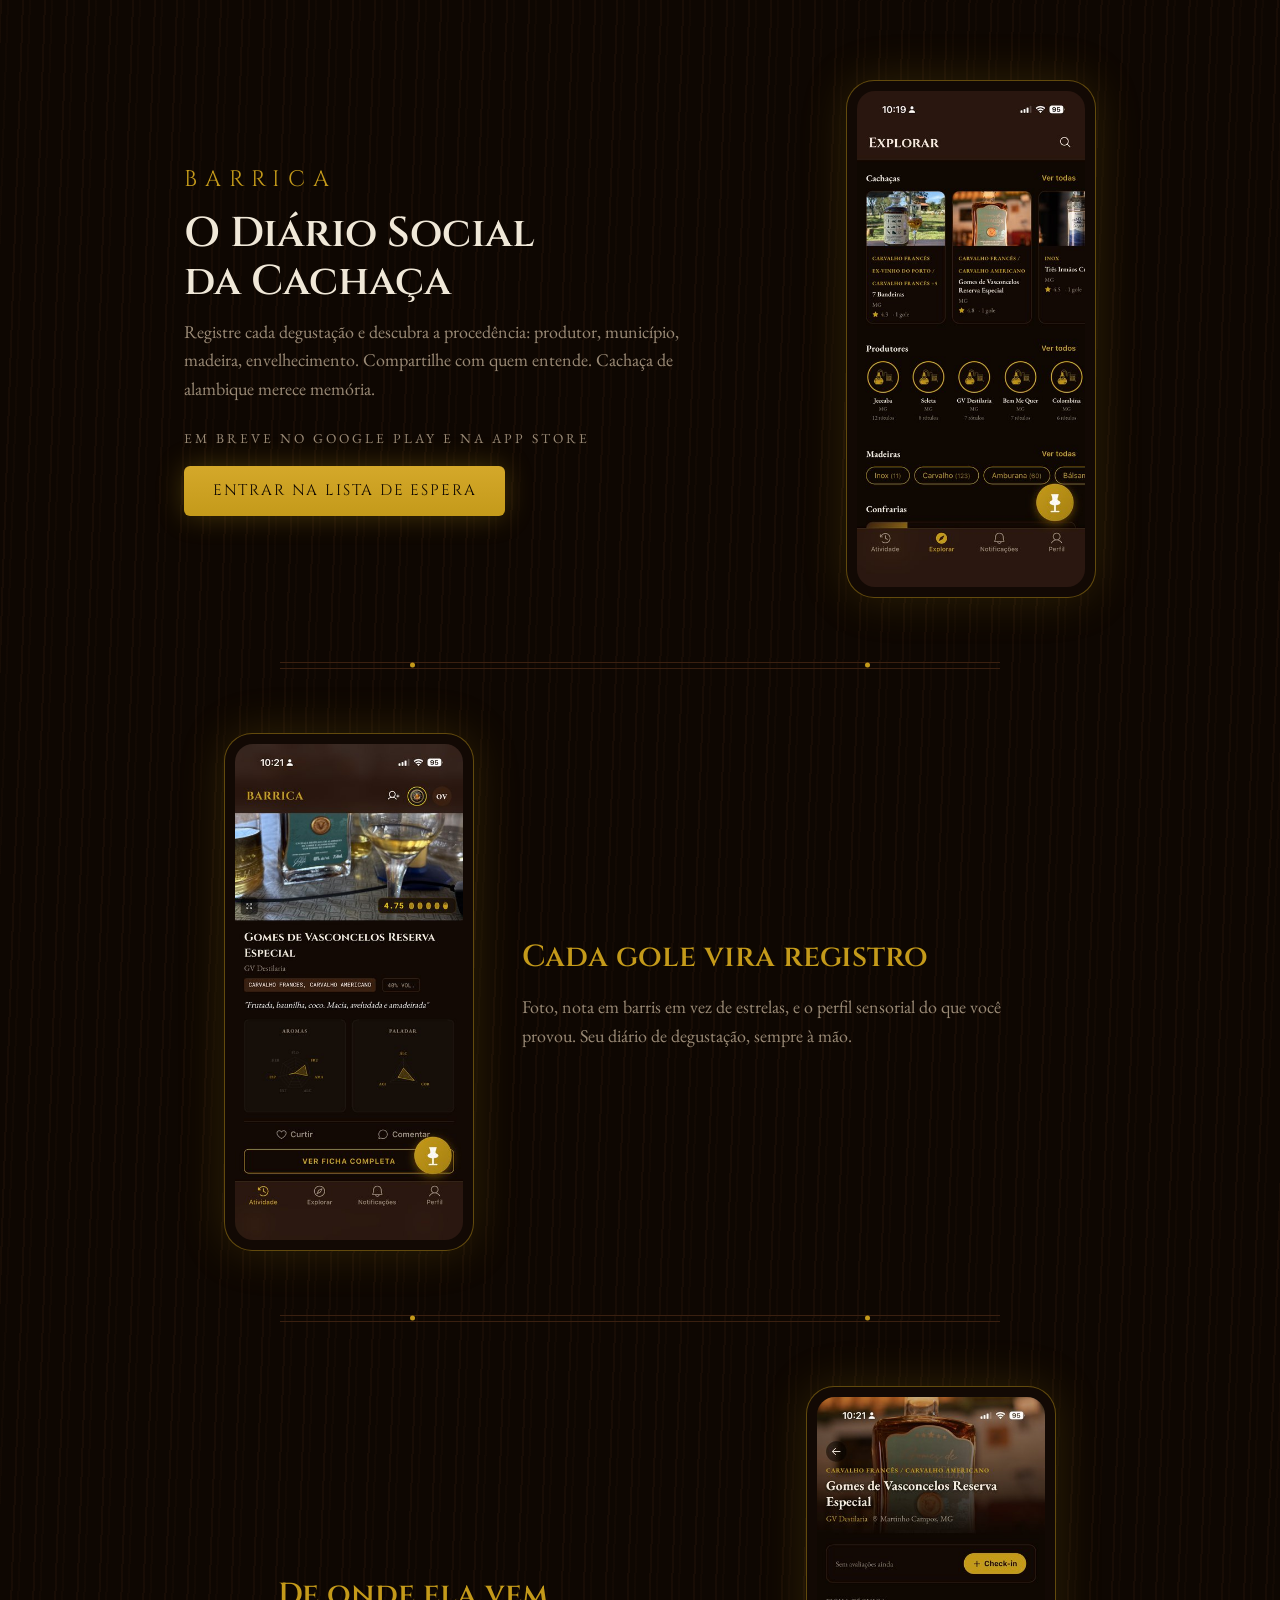
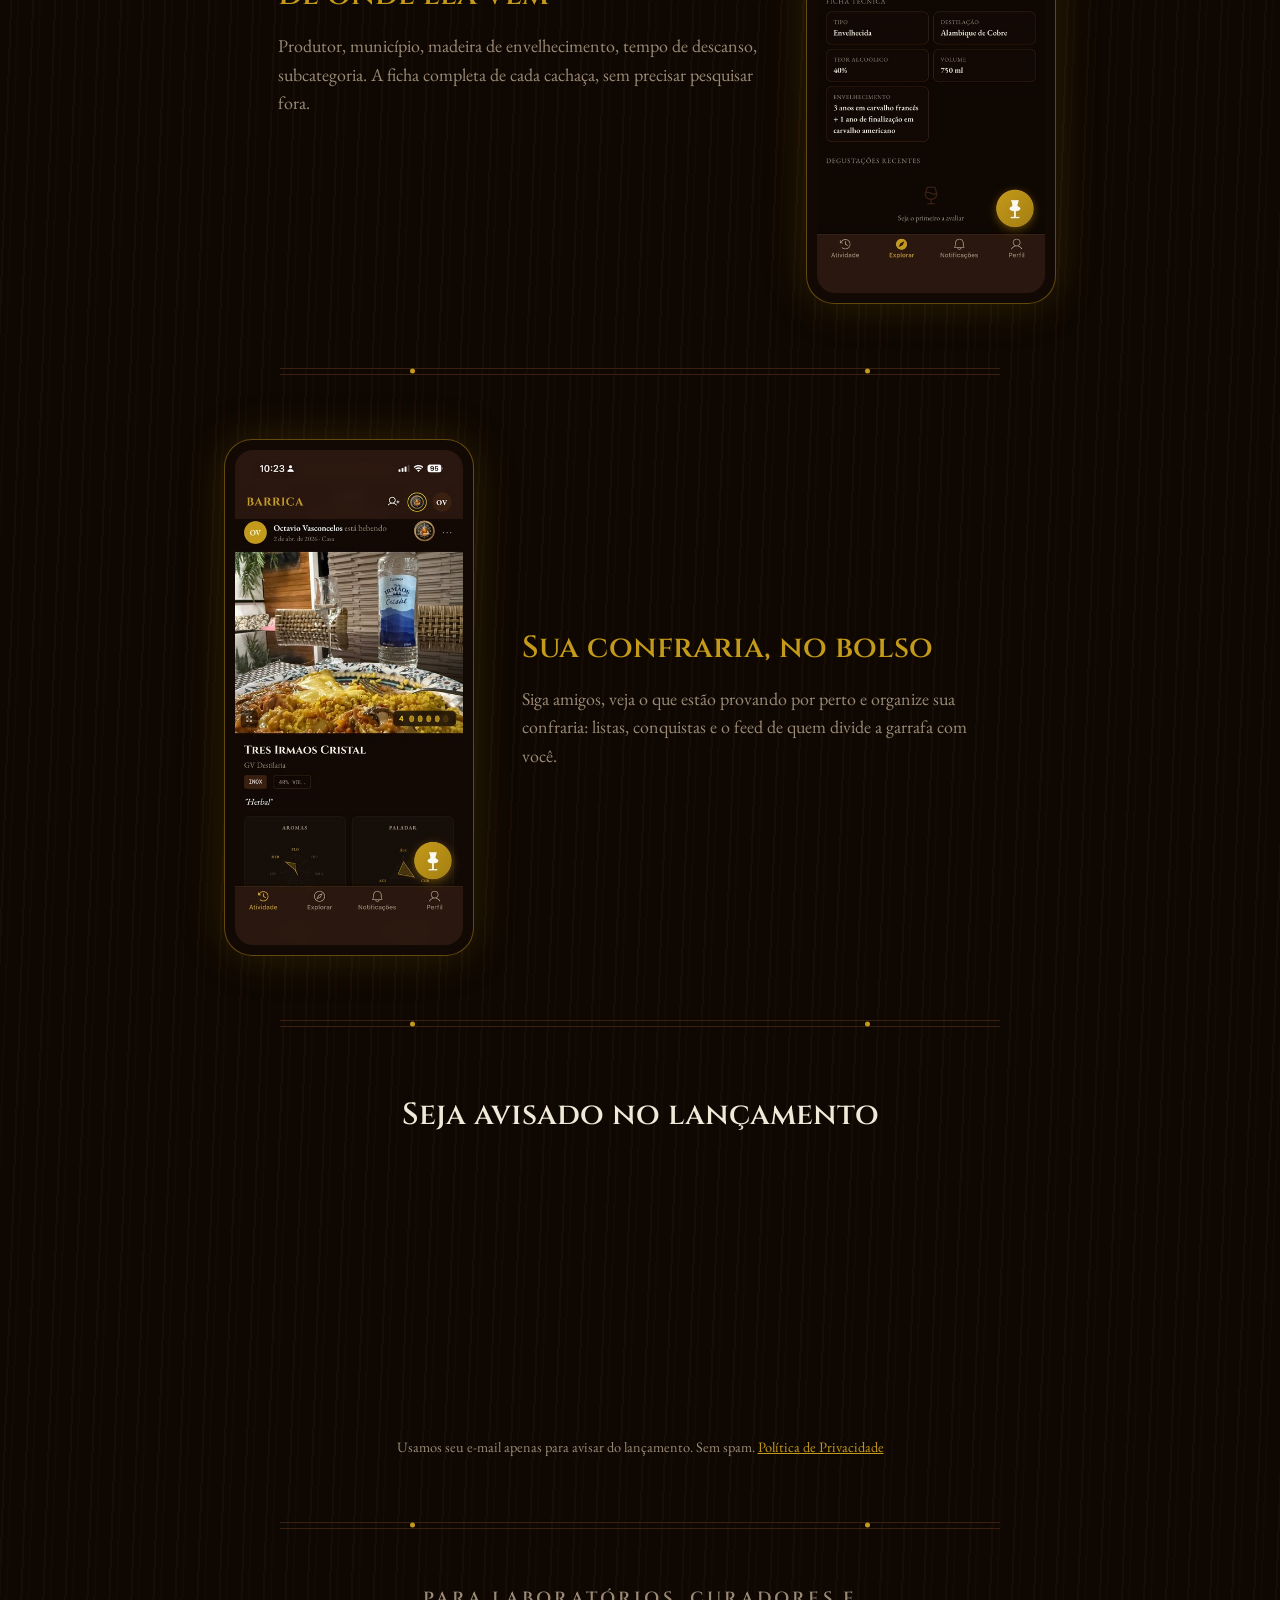
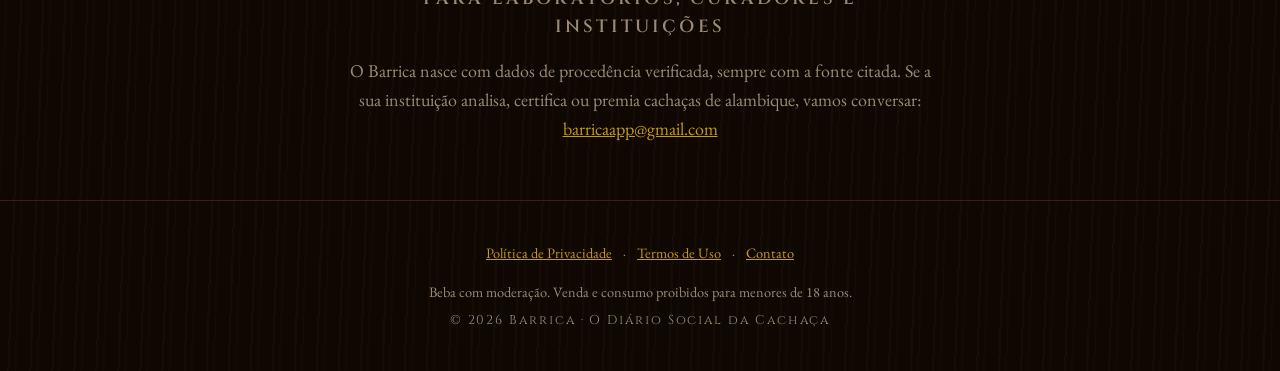
==== index.html @ ec421962 "style: remove last em dash (feature 3)" ====
<!DOCTYPE html>
<html lang="pt-BR">
<head>
  <meta charset="UTF-8">
  <meta name="viewport" content="width=device-width, initial-scale=1.0">
  <title>Barrica · O Diário Social da Cachaça</title>
  <meta name="description" content="Registre degustações, descubra a procedência e compartilhe cachaças de alambique. Em breve no Google Play e na App Store.">
  <meta property="og:title" content="Barrica · O Diário Social da Cachaça">
  <meta property="og:description" content="Registre degustações, descubra a procedência e compartilhe cachaças de alambique. Em breve no Google Play e na App Store.">
  <meta property="og:type" content="website">
  <meta property="og:image" content="assets/og-image.png">
  <meta property="og:locale" content="pt_BR">
  <link rel="icon" type="image/png" href="assets/favicon.png">
  <link rel="preconnect" href="https://fonts.googleapis.com">
  <link rel="preconnect" href="https://fonts.gstatic.com" crossorigin>
  <link href="https://fonts.googleapis.com/css2?family=Cinzel:wght@400;600;700&family=EB+Garamond:ital,wght@0,400;0,500;1,400;1,500&display=swap" rel="stylesheet">
  <link rel="stylesheet" href="style.css">
</head>
<body>

  <!-- ===== 1. HERO ===== -->
  <header class="hero">
    <div class="hero-text">
      <p class="eyebrow">Barrica</p>
      <h1>O Diário Social<br>da Cachaça</h1>
      <p class="lead">Registre cada degustação e descubra a procedência: produtor, município, madeira, envelhecimento. Compartilhe com quem entende. Cachaça de alambique merece memória.</p>
      <p class="store-badge">Em breve no Google Play e na App Store</p>

      <!-- PHASE: waitlist (active) -->
      <a class="cta" href="#lista">Entrar na lista de espera</a>
      <!-- /PHASE: waitlist -->

      <!-- PHASE: download (commented, enable at launch)
      <a class="cta" href="URL_PLAY_STORE">Baixar no Google Play</a>
      -->
    </div>
    <div class="phone glow">
      <img src="assets/explorar.jpg" alt="Tela Explorar do Barrica: catálogo de cachaças com fotos de rótulo, produtores e madeiras" width="414" height="896">
    </div>
  </header>

  <div class="hoop" role="presentation"></div>

  <!-- ===== 2. FEATURE: REGISTRE ===== -->
  <section class="feature">
    <div class="phone">
      <img src="assets/checkin.jpg" alt="Tela de check-in do Barrica: avaliação em barris e perfil sensorial de uma degustação" width="414" height="896">
    </div>
    <div class="feature-text">
      <h2>Cada gole vira registro</h2>
      <p>Foto, nota em barris em vez de estrelas, e o perfil sensorial do que você provou. Seu diário de degustação, sempre à mão.</p>
    </div>
  </section>

  <div class="hoop" role="presentation"></div>

  <!-- ===== 3. FEATURE: DESCUBRA ===== -->
  <section class="feature reverse">
    <div class="phone">
      <img src="assets/produto.jpg" alt="Ficha de produto no Barrica: produtor, município, madeira e tempo de envelhecimento" width="414" height="896">
    </div>
    <div class="feature-text">
      <h2>De onde ela vem</h2>
      <p>Produtor, município, madeira de envelhecimento, tempo de descanso, subcategoria. A ficha completa de cada cachaça, sem precisar pesquisar fora.</p>
    </div>
  </section>

  <div class="hoop" role="presentation"></div>

  <!-- ===== 4. FEATURE: COMPARTILHE ===== -->
  <section class="feature">
    <div class="phone">
      <img src="assets/feed.jpg" alt="Feed social do Barrica: degustações de amigos e confrarias" width="414" height="896">
    </div>
    <div class="feature-text">
      <h2>Sua confraria, no bolso</h2>
      <p>Siga amigos, veja o que estão provando por perto e organize sua confraria: listas, conquistas e o feed de quem divide a garrafa com você.</p>
    </div>
  </section>

  <div class="hoop" role="presentation"></div>

  <!-- ===== 5. CTA REPETIDO / WAITLIST ===== -->
  <section class="waitlist" id="lista">
    <h2>Seja avisado no lançamento</h2>

    <!-- PHASE: waitlist (active) -->
    <iframe src="https://tally.so/embed/EkaKOB?transparentBackground=1&hideTitle=1"
            title="Formulário de lista de espera do Barrica"
            loading="lazy" width="100%" height="250" frameborder="0"></iframe>
    <p class="privacy-note">Usamos seu e-mail apenas para avisar do lançamento. Sem spam.
      <a href="https://ciberagresco.github.io/barrica-legal/privacy.html">Política de Privacidade</a></p>
    <!-- /PHASE: waitlist -->

    <!-- PHASE: download (commented, enable at launch)
    <a class="cta" href="URL_PLAY_STORE">Baixar no Google Play</a>
    -->
  </section>

  <div class="hoop" role="presentation"></div>

  <!-- ===== 6. INSTITUCIONAL ===== -->
  <section class="institutional">
    <h2>Para laboratórios, curadores e instituições</h2>
    <p>O Barrica nasce com dados de procedência verificada, sempre com a fonte citada. Se a sua instituição analisa, certifica ou premia cachaças de alambique, vamos conversar: <a href="mailto:barricaapp@gmail.com">barricaapp@gmail.com</a></p>
  </section>

  <!-- ===== 7. RODAPÉ ===== -->
  <footer>
    <nav>
      <a href="https://ciberagresco.github.io/barrica-legal/privacy.html">Política de Privacidade</a>
      <span aria-hidden="true">·</span>
      <a href="https://ciberagresco.github.io/barrica-legal/terms.html">Termos de Uso</a>
      <span aria-hidden="true">·</span>
      <a href="mailto:barricaapp@gmail.com">Contato</a>
    </nav>
    <p class="legal-notice">Beba com moderação. Venda e consumo proibidos para menores de 18 anos.</p>
    <p class="copyright">© 2026 Barrica · O Diário Social da Cachaça</p>
  </footer>

</body>
</html>
---- style.css ----
/* Barrica landing — design system mirrored from the app (see vault/Sistema de Design) */
:root {
  --bg: #0E0702;
  --surface: #120904;
  --primary: #C49A1A;
  --primary-dark: #A58012;
  --copper: #8a5a22;
  --secondary: #3A2010;
  --text: #F0E8D8;
  --text-sub: #9A8A76;
  --font-title: 'Cinzel', serif;
  --font-body: 'EB Garamond', Georgia, serif;
}

* { margin: 0; padding: 0; box-sizing: border-box; }

body {
  /* wood grain: layered repeating gradients, no image assets */
  background:
    repeating-linear-gradient(92deg,
      rgba(58, 32, 16, .22) 0 2px, transparent 2px 7px,
      rgba(58, 32, 16, .11) 7px 9px, transparent 9px 22px),
    var(--bg);
  color: var(--text);
  font-family: var(--font-body);
  font-size: 1.125rem;
  line-height: 1.6;
}

h1, h2 { font-family: var(--font-title); font-weight: 600; }

a { color: var(--primary); }

/* --- hero --- */
.hero {
  display: flex; align-items: center; gap: 3rem;
  max-width: 960px; margin: 0 auto; padding: 5rem 1.5rem 4rem;
}
.hero-text { flex: 1; }
.eyebrow {
  font-family: var(--font-title); font-size: 1.4rem; letter-spacing: .35em;
  text-transform: uppercase;
  /* copper-to-gold gradient: the alambique */
  background: linear-gradient(105deg, var(--primary) 30%, #e8c25c 50%, var(--copper) 75%);
  -webkit-background-clip: text; background-clip: text; color: transparent;
}
h1 { font-size: 2.6rem; line-height: 1.15; margin: .75rem 0; }
.lead { color: var(--text-sub); max-width: 34rem; }
.store-badge {
  font-size: .85rem; letter-spacing: .22em; text-transform: uppercase;
  color: var(--text-sub); margin: 1.5rem 0 1rem;
}

/* --- CTA --- */
.cta {
  display: inline-block; padding: .8rem 1.8rem;
  font-family: var(--font-title); font-size: .95rem; letter-spacing: .12em;
  text-transform: uppercase; text-decoration: none;
  color: var(--bg); border-radius: 6px;
  background: linear-gradient(180deg, #d4a82a, var(--primary));
  box-shadow: 0 0 28px rgba(196, 154, 26, .30);
}
.cta:hover { background: linear-gradient(180deg, #e0b53a, var(--primary-dark)); }

/* --- phone frame (pure CSS) --- */
.phone {
  flex-shrink: 0; width: 250px; padding: 10px;
  background: var(--surface);
  border: 1px solid var(--secondary); border-radius: 28px;
}
.phone img { display: block; width: 100%; height: auto; border-radius: 18px; }
.phone.glow, .feature .phone {
  /* amber backlight: cachaça against the light */
  box-shadow: 0 0 48px rgba(196, 154, 26, .18);
  border-color: rgba(196, 154, 26, .45);
}

/* --- barrel hoop divider --- */
.hoop {
  max-width: 720px; margin: 0 auto; height: 7px; position: relative;
  border-top: 1px solid var(--secondary);
  border-bottom: 1px solid var(--secondary);
}
.hoop::before, .hoop::after {
  content: ''; position: absolute; top: 50%; transform: translateY(-50%);
  width: 5px; height: 5px; border-radius: 50%; background: var(--primary);
}
.hoop::before { left: 18%; }
.hoop::after { right: 18%; }

/* --- features (zigzag) --- */
.feature {
  display: flex; align-items: center; gap: 3rem;
  max-width: 880px; margin: 0 auto; padding: 4rem 1.5rem;
}
.feature.reverse { flex-direction: row-reverse; }
.feature-text h2 { font-size: 1.9rem; margin-bottom: .75rem; color: var(--primary); }
.feature-text p { color: var(--text-sub); max-width: 30rem; }

/* --- waitlist --- */
.waitlist {
  max-width: 640px; margin: 0 auto; padding: 4rem 1.5rem; text-align: center;
}
.waitlist h2 { font-size: 1.9rem; margin-bottom: 1.5rem; }
.waitlist iframe { border: 0; }
.privacy-note { font-size: .9rem; color: var(--text-sub); margin-top: .75rem; }

/* --- institutional --- */
.institutional {
  max-width: 640px; margin: 0 auto; padding: 3.5rem 1.5rem; text-align: center;
}
.institutional h2 {
  font-size: 1.1rem; letter-spacing: .18em; text-transform: uppercase;
  color: var(--text-sub); margin-bottom: 1rem;
}
.institutional p { color: var(--text-sub); }

/* --- footer --- */
footer {
  border-top: 1px solid var(--secondary);
  padding: 2.5rem 1.5rem; text-align: center;
  font-size: .9rem; color: var(--text-sub);
}
footer nav { margin-bottom: 1rem; }
footer nav a { margin: 0 .5rem; }
.legal-notice { margin-bottom: .5rem; }
.copyright { font-family: var(--font-title); font-size: .8rem; letter-spacing: .15em; }

/* --- mobile (primary audience: Instagram/WhatsApp traffic) --- */
@media (max-width: 760px) {
  .hero, .feature, .feature.reverse {
    flex-direction: column; text-align: center;
    padding-top: 3rem; padding-bottom: 3rem;
  }
  h1 { font-size: 2rem; }
  .lead, .feature-text p { margin-left: auto; margin-right: auto; }
  .phone { width: 210px; }
  .hoop { max-width: 82vw; }
}
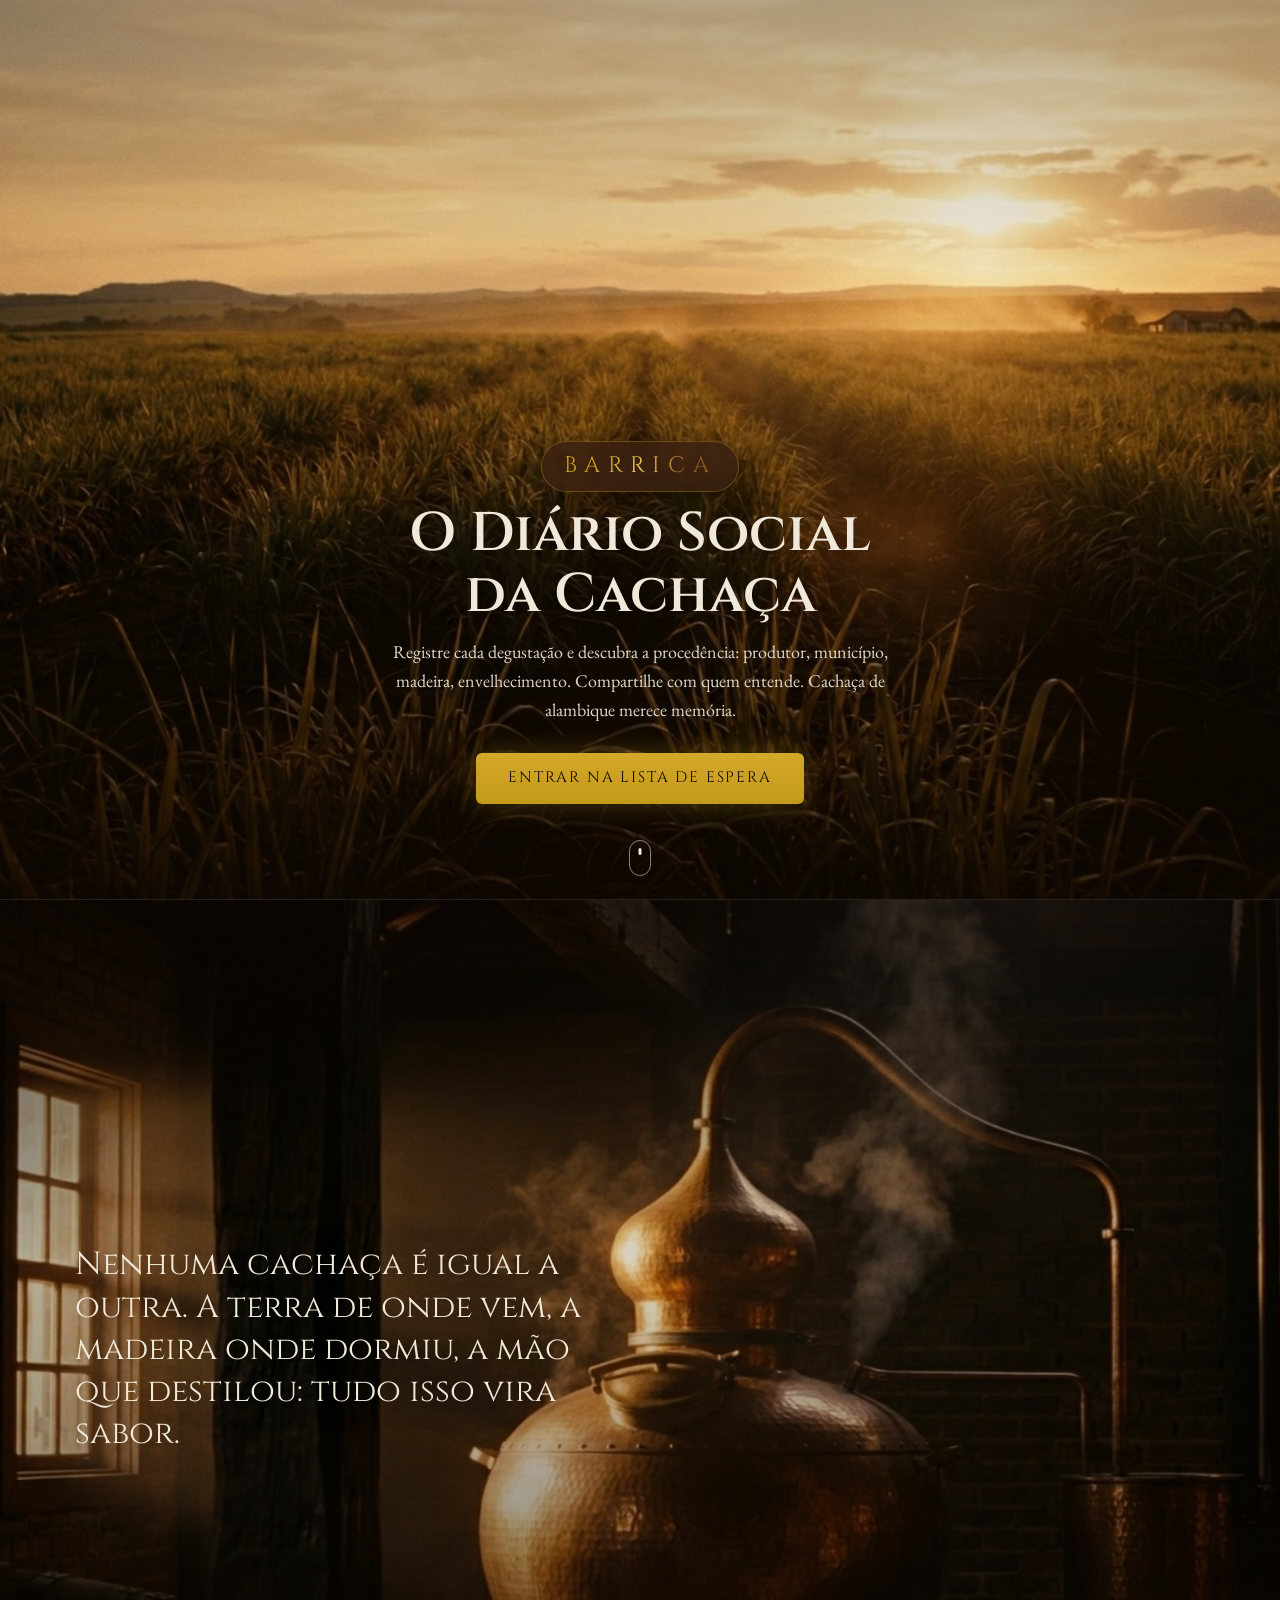
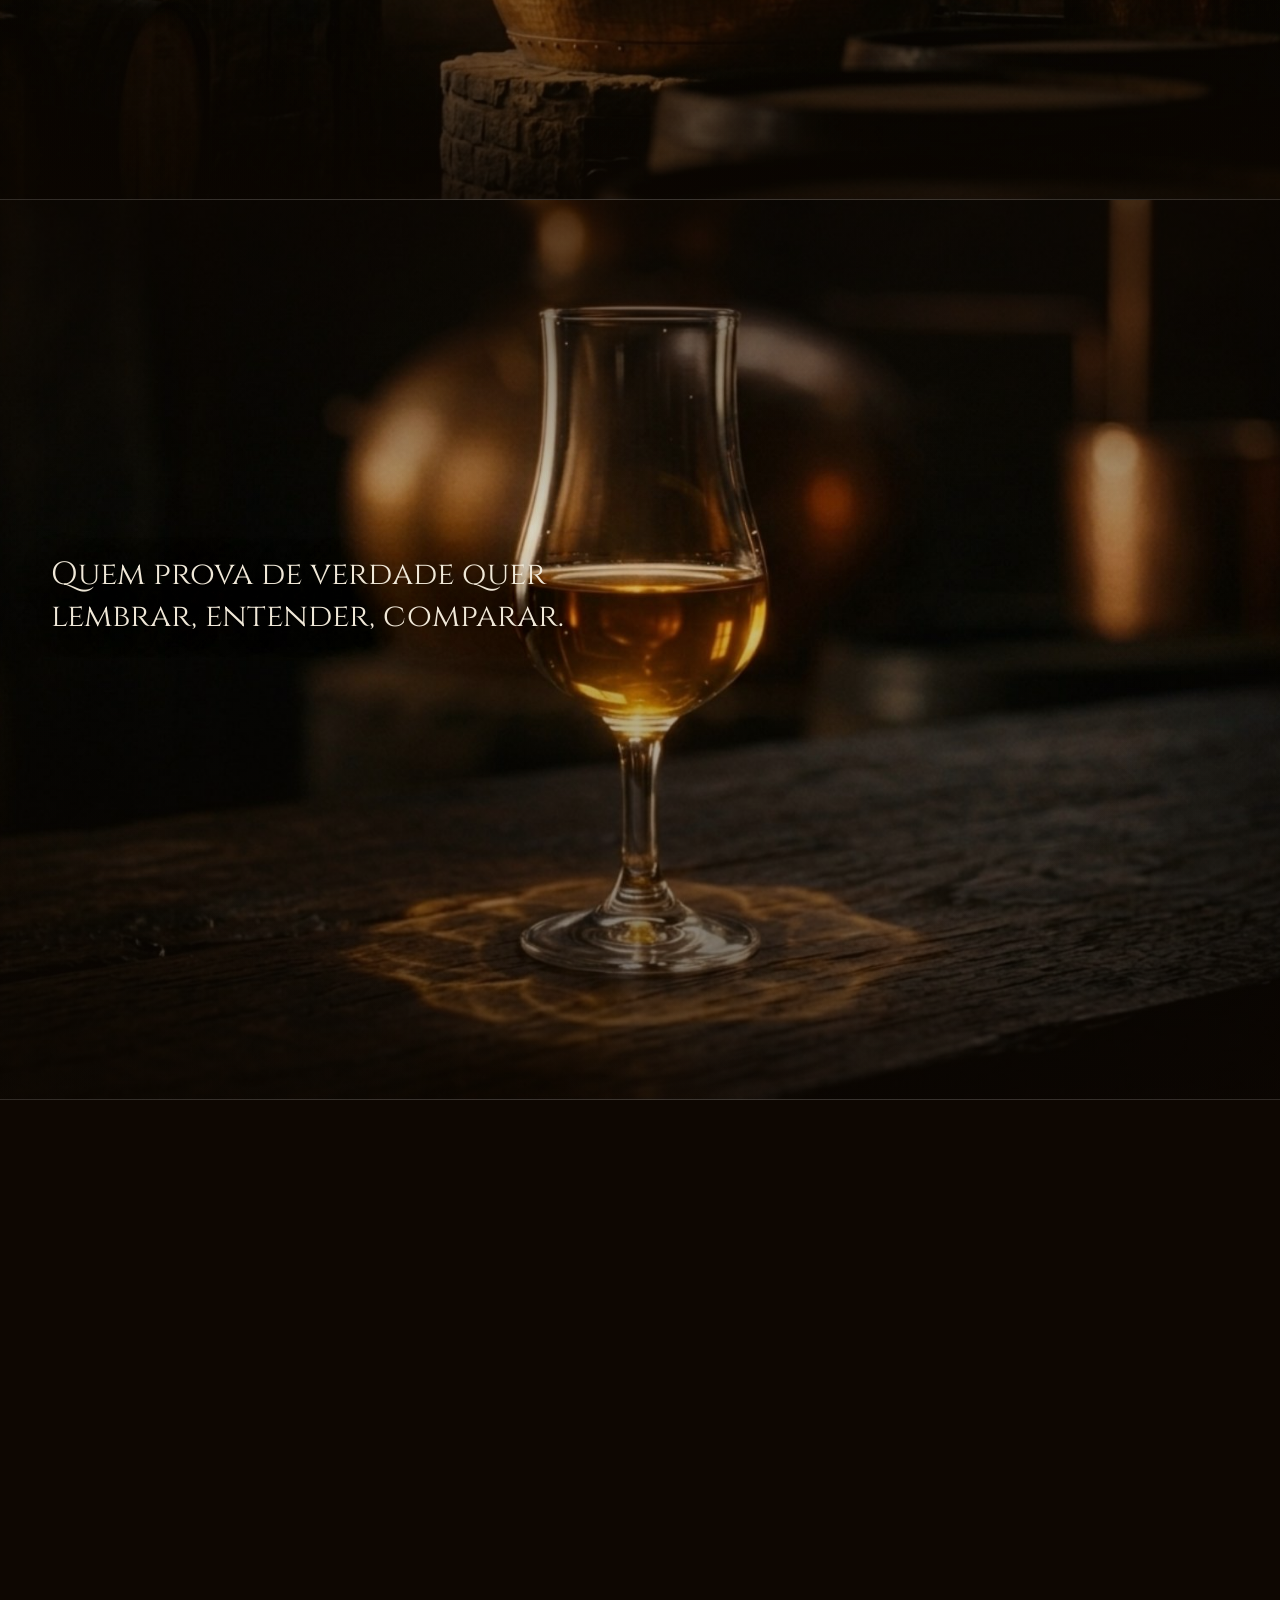
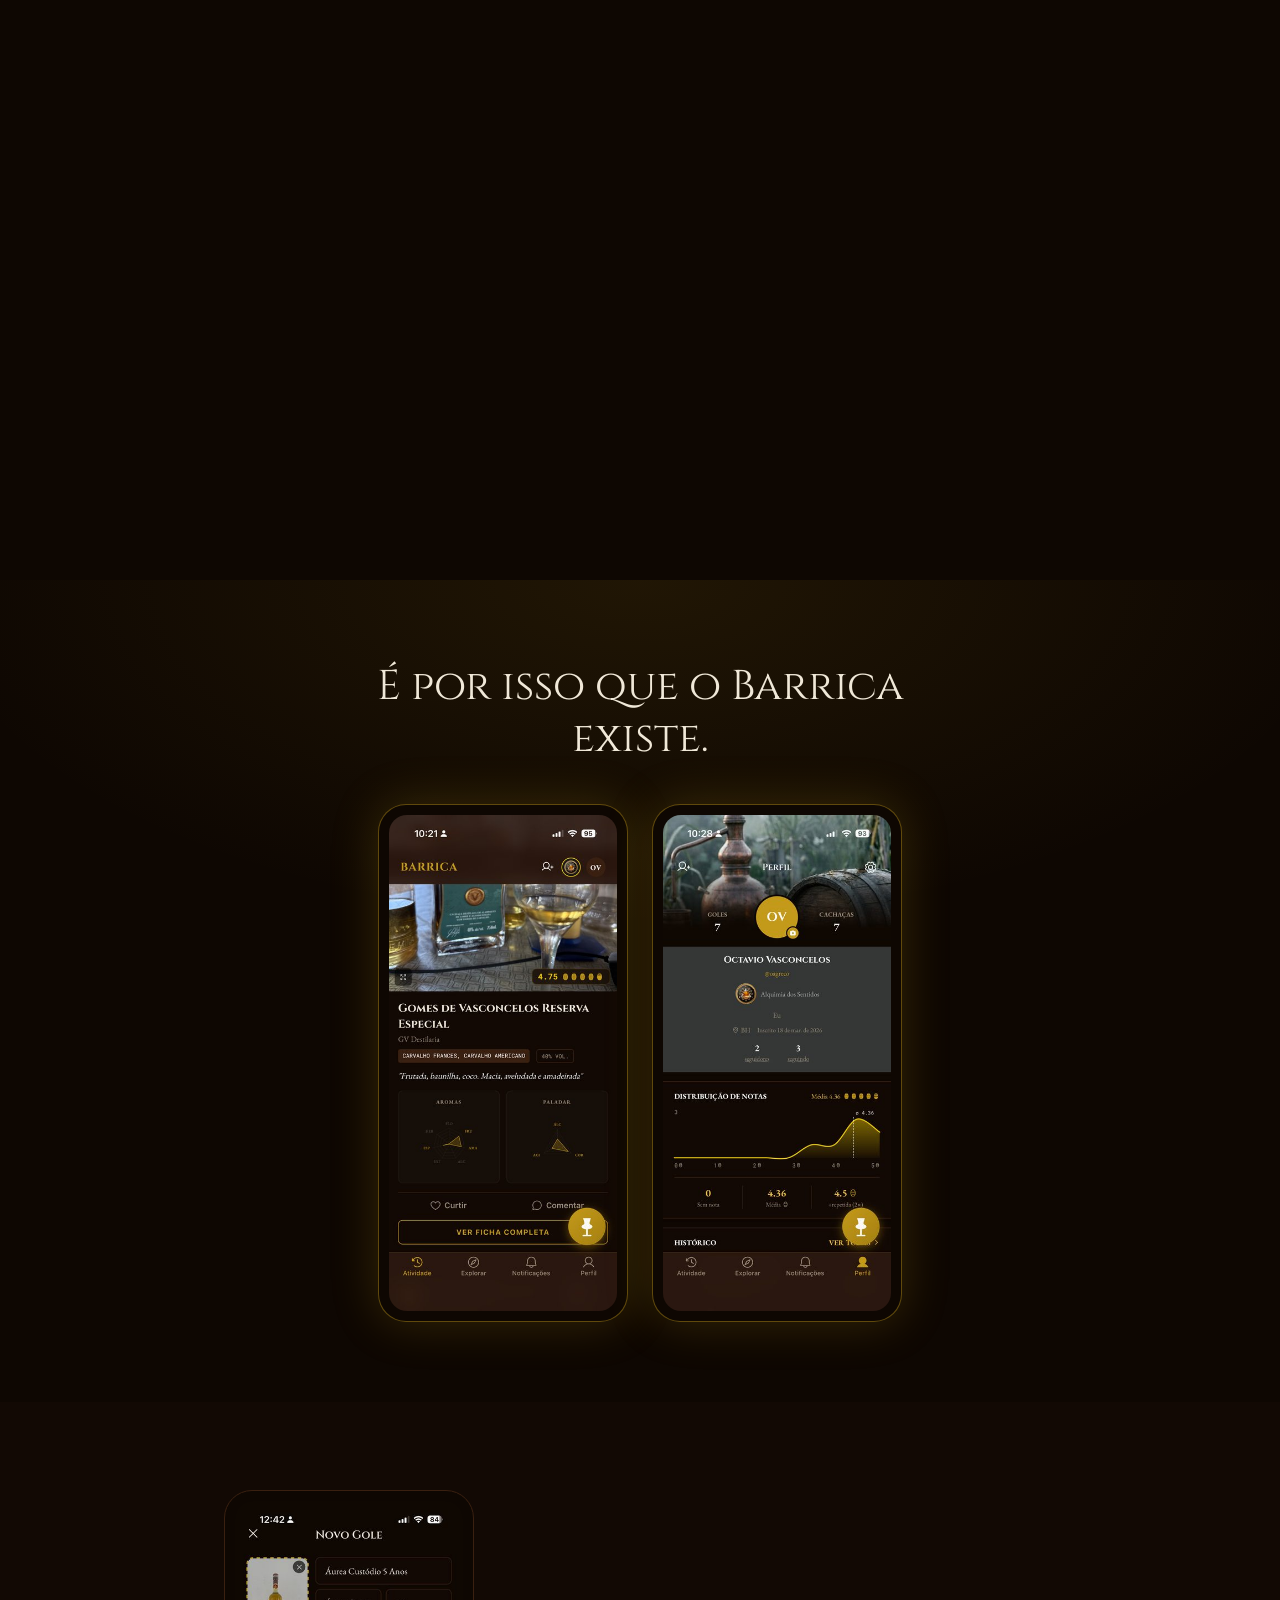
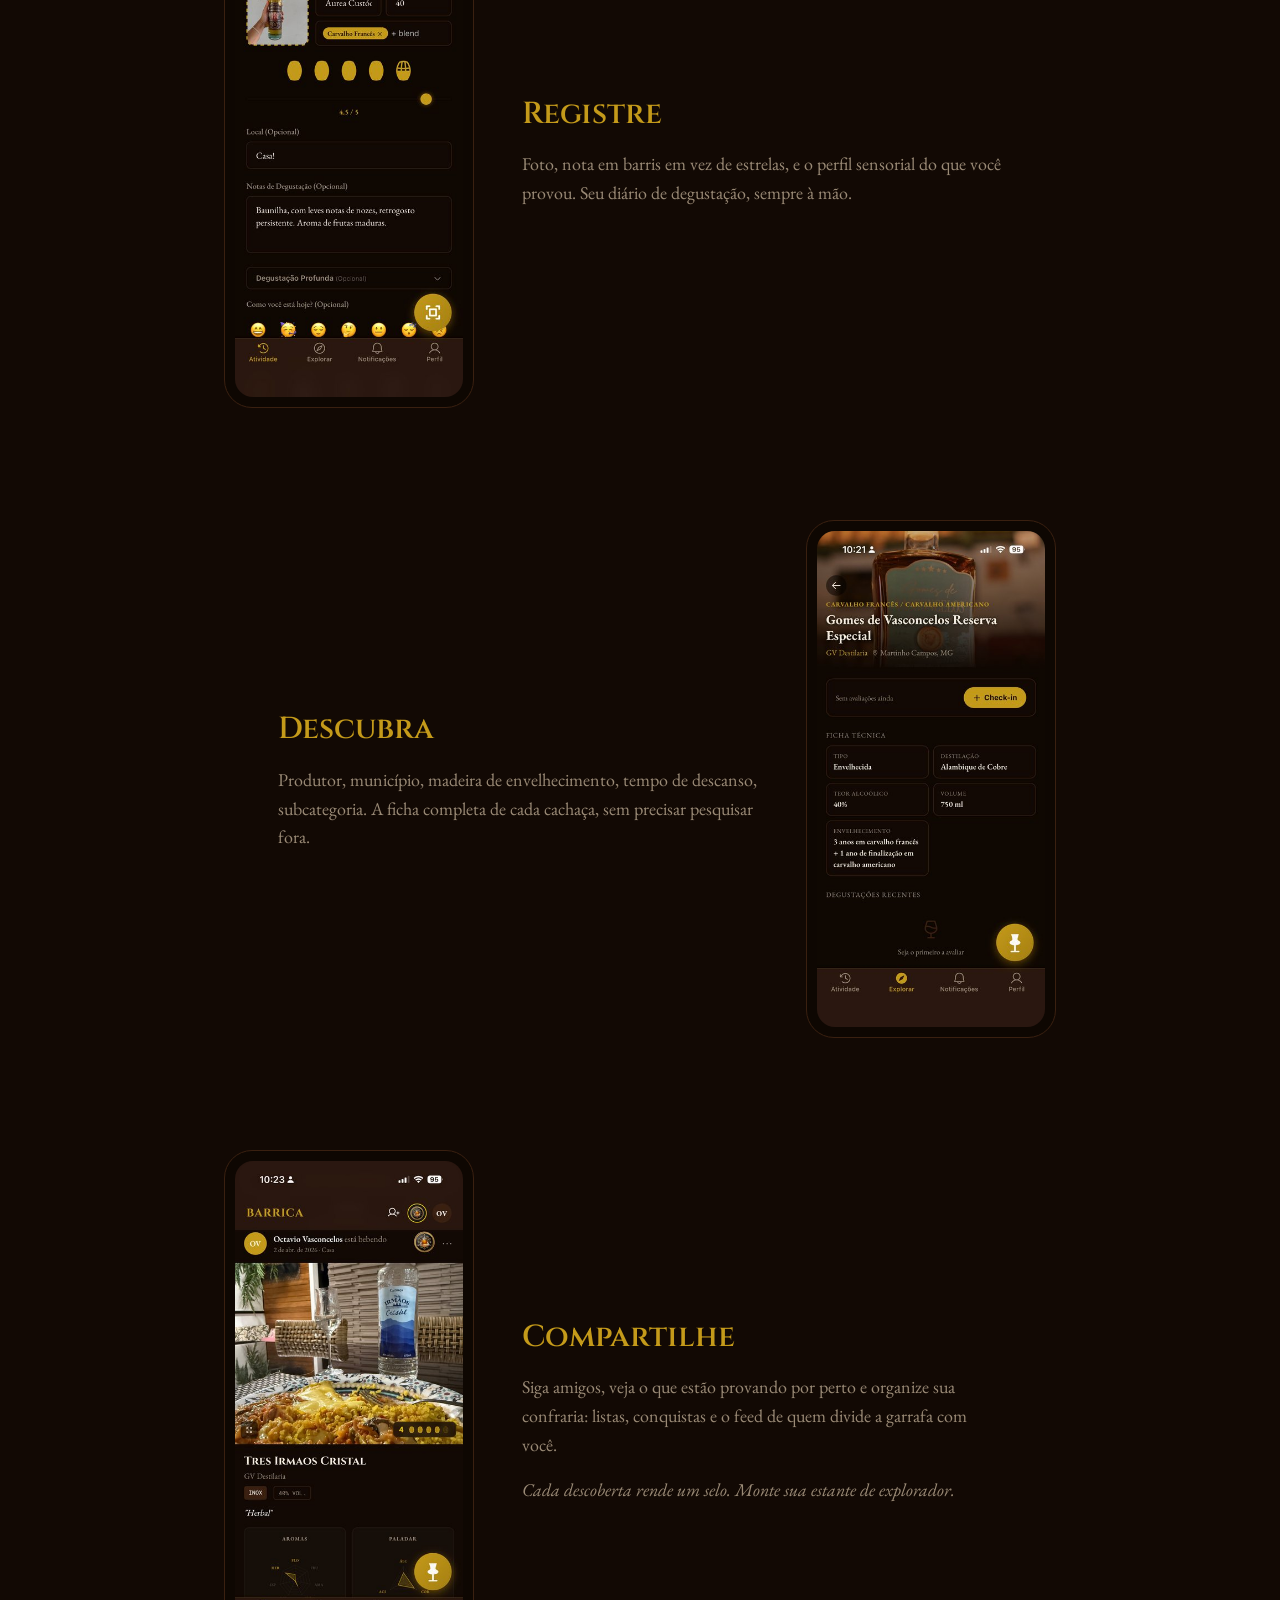
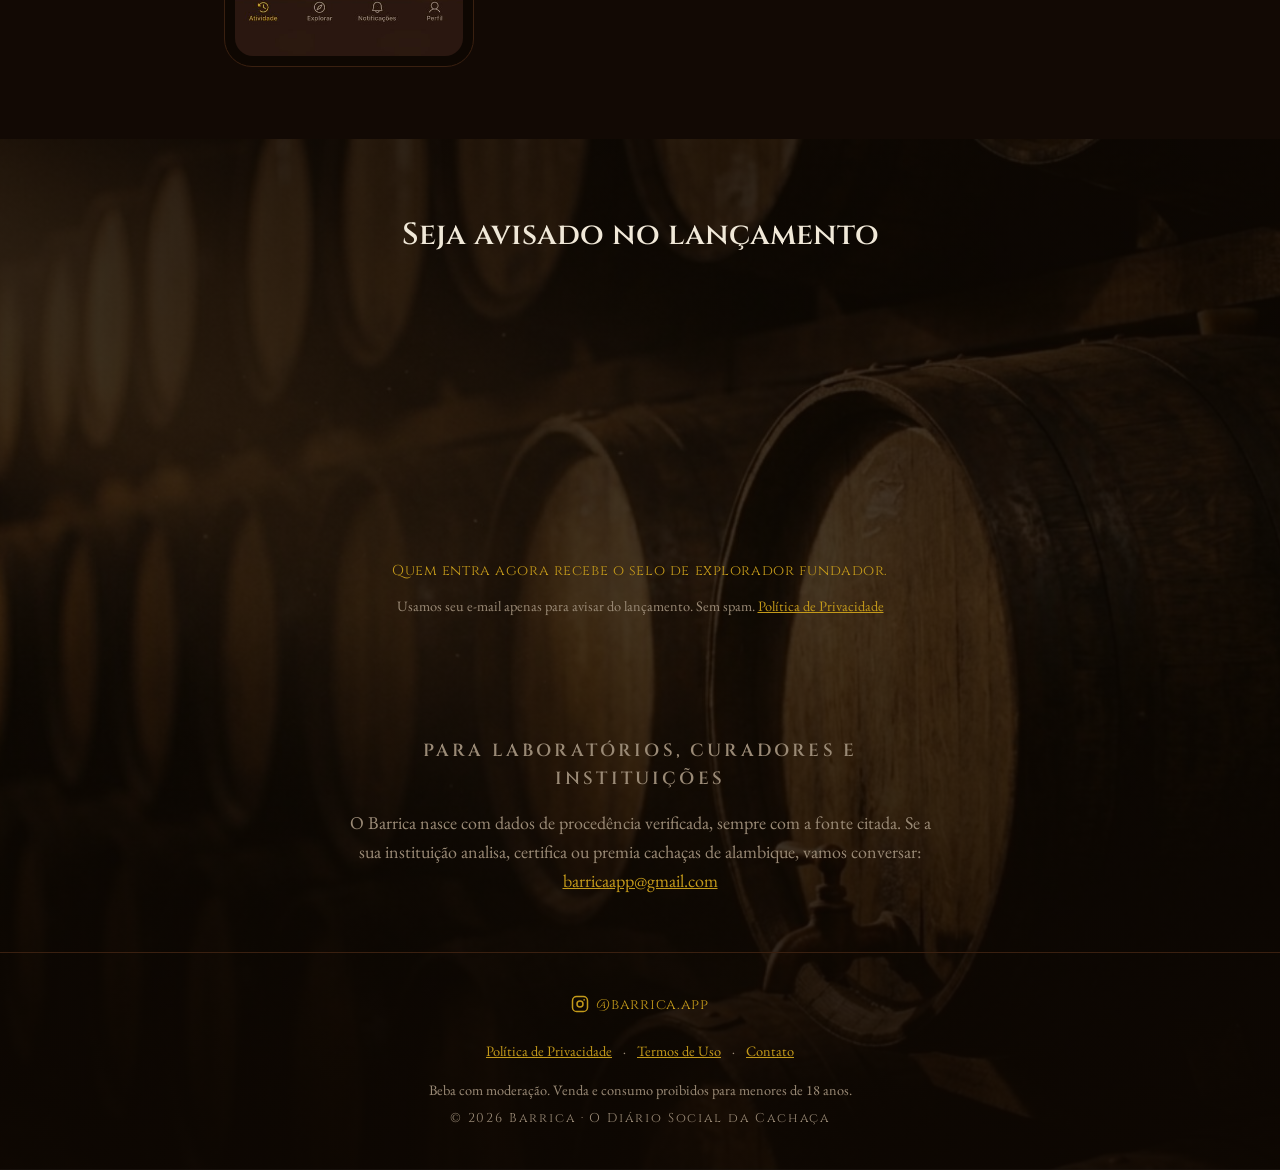
==== commit 44b408e1: "feat: landing cinematografica (video, copo que esvazia, barril no fecho) - hero e alambique em video" ====
--- a/index.html
+++ b/index.html
@@ -8,23 +8,34 @@
   <meta property="og:title" content="Barrica · O Diário Social da Cachaça">
   <meta property="og:description" content="Registre degustações, descubra a procedência e compartilhe cachaças de alambique. Em breve no Google Play e na App Store.">
   <meta property="og:type" content="website">
-  <meta property="og:image" content="assets/og-image.png">
+  <meta property="og:url" content="https://barricaapp.github.io/">
+  <meta property="og:image" content="https://barricaapp.github.io/assets/og-image.png">
+  <meta property="og:image:width" content="1200">
+  <meta property="og:image:height" content="630">
   <meta property="og:locale" content="pt_BR">
   <link rel="icon" type="image/png" href="assets/favicon.png">
   <link rel="preconnect" href="https://fonts.googleapis.com">
   <link rel="preconnect" href="https://fonts.gstatic.com" crossorigin>
   <link href="https://fonts.googleapis.com/css2?family=Cinzel:wght@400;600;700&family=EB+Garamond:ital,wght@0,400;0,500;1,400;1,500&display=swap" rel="stylesheet">
   <link rel="stylesheet" href="style.css">
+  <script src="script.js" defer></script>
 </head>
 <body>
 
-  <!-- ===== 1. HERO ===== -->
-  <header class="hero">
-    <div class="hero-text">
+  <!-- ========================================================= -->
+  <!-- ATO I — HERO (cena: campo / canavial, vídeo)              -->
+  <!-- ========================================================= -->
+  <header class="cinema hero" data-cinema
+          style="--poster-l:url('assets/campo.jpg'); --poster-p:url('assets/campo-9x16.jpg')"
+          data-poster-l="assets/campo.jpg"      data-poster-p="assets/campo-9x16.jpg"
+          data-video-l="assets/campo.mp4"
+          data-video-p="assets/campo-9x16.mp4">
+    <div class="cinema-media"></div>
+    <div class="cinema-scrim scrim-bottom"></div>
+    <div class="cinema-content hero-content">
       <p class="eyebrow">Barrica</p>
       <h1>O Diário Social<br>da Cachaça</h1>
       <p class="lead">Registre cada degustação e descubra a procedência: produtor, município, madeira, envelhecimento. Compartilhe com quem entende. Cachaça de alambique merece memória.</p>
-      <p class="store-badge">Em breve no Google Play e na App Store</p>
 
       <!-- PHASE: waitlist (active) -->
       <a class="cta" href="#lista">Entrar na lista de espera</a>
@@ -34,53 +45,105 @@
       <a class="cta" href="URL_PLAY_STORE">Baixar no Google Play</a>
       -->
     </div>
-    <div class="phone glow">
-      <img src="assets/explorar.jpg" alt="Tela Explorar do Barrica: catálogo de cachaças com fotos de rótulo, produtores e madeiras" width="414" height="896">
-    </div>
+    <span class="scroll-cue" aria-hidden="true"></span>
   </header>
 
-  <div class="hoop" role="presentation"></div>
+  <!-- ========================================================= -->
+  <!-- ATO II — A TESE (por que o Barrica existe)                -->
+  <!-- ========================================================= -->
 
-  <!-- ===== 2. FEATURE: REGISTRE ===== -->
-  <section class="feature">
-    <div class="phone">
-      <img src="assets/checkin.jpg" alt="Tela de check-in do Barrica: avaliação em barris e perfil sensorial de uma degustação" width="414" height="896">
-    </div>
-    <div class="feature-text">
-      <h2>Cada gole vira registro</h2>
-      <p>Foto, nota em barris em vez de estrelas, e o perfil sensorial do que você provou. Seu diário de degustação, sempre à mão.</p>
+  <!-- Beat 1: caráter próprio — cena alambique (vídeo), hook da tese -->
+  <section class="cinema aside-left" data-cinema
+           style="--poster-l:url('assets/alambique.jpg'); --poster-p:url('assets/alambique-9x16.jpg')"
+           data-poster-l="assets/alambique.jpg" data-poster-p="assets/alambique-9x16.jpg"
+           data-video-l="assets/alambique.mp4"
+           data-video-p="assets/alambique-9x16.mp4">
+    <div class="cinema-media"></div>
+    <div class="cinema-scrim"></div>
+    <div class="cinema-content">
+      <p class="hook">Nenhuma cachaça é igual a outra. A terra de onde vem, a madeira onde dormiu, a mão que destilou: tudo isso vira sabor.</p>
     </div>
   </section>
 
-  <div class="hoop" role="presentation"></div>
-
-  <!-- ===== 3. FEATURE: DESCUBRA ===== -->
-  <section class="feature reverse">
-    <div class="phone">
-      <img src="assets/produto.jpg" alt="Ficha de produto no Barrica: produtor, município, madeira e tempo de envelhecimento" width="414" height="896">
-    </div>
-    <div class="feature-text">
-      <h2>De onde ela vem</h2>
-      <p>Produtor, município, madeira de envelhecimento, tempo de descanso, subcategoria. A ficha completa de cada cachaça, sem precisar pesquisar fora.</p>
+  <!-- Beats 2+3 FUNDIDOS: o copo esvazia conforme o scroll.
+       Camada cheia embaixo, vazia revelada por --empty (0->1, via script.js).
+       Os dois hooks (apreciador -> lacuna) cruzam junto com o líquido.
+       Piso sem JS: copo cheio + primeiro hook (estado completo e legível). -->
+  <section class="glass-scene" id="copo">
+    <div class="glass-sticky">
+      <div class="glass-layer glass-full"
+           style="--img-l:url('assets/copo.jpg'); --img-p:url('assets/copo-9x16.jpg')"></div>
+      <div class="glass-layer glass-empty"
+           style="--img-l:url('assets/copo-vazio.jpg'); --img-p:url('assets/copo-vazio-9x16.jpg')"></div>
+      <div class="cinema-scrim"></div>
+      <div class="cinema-content">
+        <p class="hook hook-full">Quem prova de verdade quer lembrar, entender, comparar.</p>
+        <p class="hook hook-empty">Aquela que te marcou: qual era o nome? De que município? Quanto tempo de barril? Cachaça boa se esquece fácil quando não há onde guardar.</p>
+      </div>
     </div>
   </section>
 
-  <div class="hoop" role="presentation"></div>
-
-  <!-- ===== 4. FEATURE: COMPARTILHE ===== -->
-  <section class="feature">
-    <div class="phone">
-      <img src="assets/feed.jpg" alt="Feed social do Barrica: degustações de amigos e confrarias" width="414" height="896">
-    </div>
-    <div class="feature-text">
-      <h2>Sua confraria, no bolso</h2>
-      <p>Siga amigos, veja o que estão provando por perto e organize sua confraria: listas, conquistas e o feed de quem divide a garrafa com você.</p>
+  <!-- ========================================================= -->
+  <!-- TRANSIÇÃO — a primeira tela surge, a virada                -->
+  <!-- ========================================================= -->
+  <section class="transition">
+    <p class="turn">É por isso que o Barrica existe.</p>
+    <div class="phone-pair">
+      <div class="phone glow">
+        <img src="assets/checkin.jpg" alt="Tela do Barrica: degustação da Reserva Especial com nota e perfil sensorial" width="412" height="896" loading="lazy">
+      </div>
+      <div class="phone glow">
+        <img src="assets/perfil.jpg" alt="Tela de perfil no Barrica: goles, cachaças provadas e distribuição de notas" width="412" height="896" loading="lazy">
+      </div>
     </div>
   </section>
 
-  <div class="hoop" role="presentation"></div>
+  <!-- ========================================================= -->
+  <!-- ATO III — O APP (corte seco, fundo limpo e sóbrio)        -->
+  <!-- ========================================================= -->
+  <section class="app">
 
-  <!-- ===== 5. CTA REPETIDO / WAITLIST ===== -->
+    <div class="app-feature">
+      <div class="phone">
+        <img src="assets/degust.jpg" alt="Tela Novo Gole do Barrica: registrar uma degustação com nota, madeira e notas sensoriais" width="412" height="896" loading="lazy">
+      </div>
+      <div class="app-text">
+        <h2>Registre</h2>
+        <p>Foto, nota em barris em vez de estrelas, e o perfil sensorial do que você provou. Seu diário de degustação, sempre à mão.</p>
+      </div>
+    </div>
+
+    <div class="app-feature reverse">
+      <div class="phone">
+        <img src="assets/produto.jpg" alt="Ficha de produto no Barrica: produtor, município, madeira e tempo de envelhecimento" width="414" height="896" loading="lazy">
+      </div>
+      <div class="app-text">
+        <h2>Descubra</h2>
+        <p>Produtor, município, madeira de envelhecimento, tempo de descanso, subcategoria. A ficha completa de cada cachaça, sem precisar pesquisar fora.</p>
+      </div>
+    </div>
+
+    <div class="app-feature">
+      <div class="phone">
+        <img src="assets/feed.jpg" alt="Feed social do Barrica: degustações de amigos e confrarias" width="414" height="896" loading="lazy">
+      </div>
+      <div class="app-text">
+        <h2>Compartilhe</h2>
+        <p>Siga amigos, veja o que estão provando por perto e organize sua confraria: listas, conquistas e o feed de quem divide a garrafa com você.</p>
+        <p class="badge-note">Cada descoberta rende um selo. Monte sua estante de explorador.</p>
+      </div>
+    </div>
+
+  </section>
+
+  <!-- ========================================================= -->
+  <!-- ATO IV+V — BLOCO FINAL sobre o barril (fecha campo->barril) -->
+  <!-- ========================================================= -->
+  <div class="finale">
+  <div class="finale-media"></div>
+  <div class="finale-scrim"></div>
+
+  <!-- ATO IV — WAITLIST -->
   <section class="waitlist" id="lista">
     <h2>Seja avisado no lançamento</h2>
 
@@ -88,6 +151,7 @@
     <iframe src="https://tally.so/embed/EkaKOB?transparentBackground=1&hideTitle=1"
             title="Formulário de lista de espera do Barrica"
             loading="lazy" width="100%" height="250" frameborder="0"></iframe>
+    <p class="founder-note">Quem entra agora recebe o selo de explorador fundador.</p>
     <p class="privacy-note">Usamos seu e-mail apenas para avisar do lançamento. Sem spam.
       <a href="https://ciberagresco.github.io/barrica-legal/privacy.html">Política de Privacidade</a></p>
     <!-- /PHASE: waitlist -->
@@ -97,16 +161,25 @@
     -->
   </section>
 
-  <div class="hoop" role="presentation"></div>
-
-  <!-- ===== 6. INSTITUCIONAL ===== -->
+  <!-- ========================================================= -->
+  <!-- ATO V — INSTITUCIONAL + RODAPÉ                             -->
+  <!-- ========================================================= -->
   <section class="institutional">
     <h2>Para laboratórios, curadores e instituições</h2>
     <p>O Barrica nasce com dados de procedência verificada, sempre com a fonte citada. Se a sua instituição analisa, certifica ou premia cachaças de alambique, vamos conversar: <a href="mailto:barricaapp@gmail.com">barricaapp@gmail.com</a></p>
   </section>
 
-  <!-- ===== 7. RODAPÉ ===== -->
   <footer>
+    <p class="social">
+      <a href="https://instagram.com/barrica.app" aria-label="Barrica no Instagram" rel="noopener" target="_blank">
+        <svg viewBox="0 0 24 24" width="18" height="18" fill="none" stroke="currentColor" stroke-width="2" stroke-linecap="round" aria-hidden="true">
+          <rect x="2" y="2" width="20" height="20" rx="5.5"/>
+          <circle cx="12" cy="12" r="4"/>
+          <circle cx="17.5" cy="6.5" r="1.1" fill="currentColor" stroke="none"/>
+        </svg>
+        @barrica.app
+      </a>
+    </p>
     <nav>
       <a href="https://ciberagresco.github.io/barrica-legal/privacy.html">Política de Privacidade</a>
       <span aria-hidden="true">·</span>
@@ -118,5 +191,7 @@
     <p class="copyright">© 2026 Barrica · O Diário Social da Cachaça</p>
   </footer>
 
+  </div><!-- /.finale -->
+
 </body>
 </html>
--- a/style.css
+++ b/style.css
@@ -14,13 +14,10 @@
 
 * { margin: 0; padding: 0; box-sizing: border-box; }
 
+html { scroll-behavior: smooth; }
+
 body {
-  /* wood grain: layered repeating gradients, no image assets */
-  background:
-    repeating-linear-gradient(92deg,
-      rgba(58, 32, 16, .22) 0 2px, transparent 2px 7px,
-      rgba(58, 32, 16, .11) 7px 9px, transparent 9px 22px),
-    var(--bg);
+  background: var(--bg);
   color: var(--text);
   font-family: var(--font-body);
   font-size: 1.125rem;
@@ -28,32 +25,149 @@
 }
 
 h1, h2 { font-family: var(--font-title); font-weight: 600; }
-
 a { color: var(--primary); }
 
+/* ============================================================ */
+/* CINEMA — seções de tela cheia (vídeo ou still Ken Burns)     */
+/* ============================================================ */
+.cinema {
+  position: relative;
+  min-height: 100svh;
+  display: flex;
+  align-items: center;
+  justify-content: center;
+  overflow: hidden;
+  padding: 2rem 1.5rem;
+}
+
+/* camada de mídia: poster por baixo, vídeo injetado por cima (JS) */
+.cinema-media {
+  position: absolute; inset: 0;
+  background-position: center; background-size: cover; background-repeat: no-repeat;
+  /* poster art-directed: paisagem por padrão, retrato no mobile.
+     --poster-l / --poster-p são preenchidos via JS a partir dos data-poster-* */
+  background-image: var(--poster-l, none);
+  z-index: 0;
+}
+.cinema-media video {
+  position: absolute; inset: 0;
+  width: 100%; height: 100%;
+  object-fit: cover;
+}
+
+/* Cena do copo que esvazia no scroll (funde os antigos beats 2 e 3).
+   --empty (0..1) é setado pelo script.js a partir do progresso do scroll;
+   sem JS, fica no piso: copo cheio + primeiro hook. */
+.glass-scene { position: relative; }
+.glass-sticky {
+  position: relative; min-height: 100svh;
+  display: flex; align-items: center; justify-content: center;
+  overflow: hidden; padding: 2rem 1.5rem;
+}
+.glass-scene.is-enhanced { height: 220vh; }
+.glass-scene.is-enhanced .glass-sticky { position: sticky; top: 0; height: 100svh; }
+
+.glass-layer {
+  position: absolute; inset: 0; z-index: 0;
+  background-position: center; background-size: cover; background-repeat: no-repeat;
+  background-image: var(--img-l);
+}
+.glass-empty { opacity: var(--empty, 0); }
+
+.glass-sticky .cinema-scrim { z-index: 1; }
+/* o copo fica no centro da cena; cada hook ocupa uma faixa lateral, sem cobri-lo:
+   cheio puxa pra esquerda, vazio pra direita. */
+.glass-sticky .cinema-content { position: absolute; inset: 0; max-width: none; z-index: 2; }
+.glass-sticky .hook {
+  position: absolute; top: 50%; transform: translateY(-50%);
+  width: min(34rem, 44%); min-height: 6em;
+}
+.hook-full {
+  left: clamp(1rem, 4vw, 3.5rem); text-align: left;
+  /* texto cruza junto com o líquido: cheio some no 1º terço */
+  opacity: clamp(0, calc((0.4 - var(--empty, 0)) * 2.5), 1);
+}
+.hook-empty {
+  right: clamp(1rem, 4vw, 3.5rem); text-align: right;
+  /* vazio entra no fim */
+  opacity: clamp(0, calc((var(--empty, 0) - 0.55) * 2.5), 1);
+}
+
+/* scrim: garante legibilidade do texto sobre a imagem */
+.cinema-scrim {
+  position: absolute; inset: 0; z-index: 1;
+  background: radial-gradient(120% 80% at 50% 60%, transparent 30%, rgba(14, 7, 2, .72) 100%),
+              linear-gradient(180deg, rgba(14, 7, 2, .35) 0%, rgba(14, 7, 2, .15) 40%, rgba(14, 7, 2, .65) 100%);
+}
+.cinema-scrim.scrim-bottom {
+  background: linear-gradient(180deg, rgba(14, 7, 2, .25) 0%, transparent 35%, rgba(14, 7, 2, .85) 100%);
+}
+.cinema-scrim.scrim-soft {
+  background: linear-gradient(180deg, rgba(14, 7, 2, .35) 0%, rgba(14, 7, 2, .15) 50%, rgba(14, 7, 2, .55) 100%);
+}
+
+.cinema-content {
+  position: relative; z-index: 2;
+  max-width: 38rem; text-align: center;
+}
+
+/* hook jogado pro canto esquerdo (ex.: alambique), pra não cobrir o objeto central */
+.cinema.aside-left { justify-content: flex-start; }
+.cinema.aside-left .cinema-content {
+  text-align: left;
+  max-width: min(32rem, 42%);
+  margin-left: clamp(1rem, 4vw, 3.5rem);
+}
+
+/* hook: a frase da tese que surge no scroll */
+.hook {
+  font-family: var(--font-title); font-weight: 400;
+  font-size: clamp(1.3rem, 3.4vw, 2rem); line-height: 1.32;
+  text-shadow: 0 2px 30px rgba(0, 0, 0, .6);
+}
+
 /* --- hero --- */
-.hero {
-  display: flex; align-items: center; gap: 3rem;
-  max-width: 960px; margin: 0 auto; padding: 5rem 1.5rem 4rem;
-}
-.hero-text { flex: 1; }
+.hero { align-items: flex-end; }
+.hero-content { padding-bottom: 4rem; max-width: 40rem; }
 .eyebrow {
+  position: relative; display: inline-block;
   font-family: var(--font-title); font-size: 1.4rem; letter-spacing: .35em;
   text-transform: uppercase;
-  /* copper-to-gold gradient: the alambique */
+  padding: .32em 1em .36em;
   background: linear-gradient(105deg, var(--primary) 30%, #e8c25c 50%, var(--copper) 75%);
   -webkit-background-clip: text; background-clip: text; color: transparent;
 }
-h1 { font-size: 2.6rem; line-height: 1.15; margin: .75rem 0; }
-.lead { color: var(--text-sub); max-width: 34rem; }
-.store-badge {
-  font-size: .85rem; letter-spacing: .22em; text-transform: uppercase;
-  color: var(--text-sub); margin: 1.5rem 0 1rem;
-}
+/* selo marrom escuro da paleta atrás do nome: dá contraste sobre o céu dourado do hero */
+.eyebrow::before {
+  content: ''; position: absolute; inset: 0; z-index: -1;
+  background: rgba(58, 32, 16, .82);
+  border: 1px solid rgba(196, 154, 26, .35);
+  border-radius: 999px;
+  box-shadow: 0 4px 18px rgba(14, 7, 2, .55);
+  backdrop-filter: blur(3px); -webkit-backdrop-filter: blur(3px);
+}
+.hero h1 {
+  font-size: clamp(2.2rem, 7vw, 3.4rem); line-height: 1.12; margin: .75rem 0;
+  text-shadow: 0 2px 26px rgba(0, 0, 0, .55);
+}
+.hero .lead { color: var(--text); opacity: .92; margin: 0 auto 1.75rem; max-width: 34rem; }
+
+/* scroll cue */
+.scroll-cue {
+  position: absolute; bottom: 1.5rem; left: 50%; z-index: 2;
+  width: 22px; height: 36px; transform: translateX(-50%);
+  border: 1.5px solid rgba(240, 232, 216, .55); border-radius: 12px;
+}
+.scroll-cue::before {
+  content: ''; position: absolute; top: 7px; left: 50%; transform: translateX(-50%);
+  width: 3px; height: 7px; border-radius: 2px; background: var(--text);
+  animation: cue 1.8s ease-in-out infinite;
+}
+@keyframes cue { 0%, 100% { opacity: .2; transform: translate(-50%, 0); } 50% { opacity: 1; transform: translate(-50%, 8px); } }
 
 /* --- CTA --- */
 .cta {
-  display: inline-block; padding: .8rem 1.8rem;
+  display: inline-block; padding: .85rem 2rem;
   font-family: var(--font-title); font-size: .95rem; letter-spacing: .12em;
   text-transform: uppercase; text-decoration: none;
   color: var(--bg); border-radius: 6px;
@@ -62,50 +176,73 @@
 }
 .cta:hover { background: linear-gradient(180deg, #e0b53a, var(--primary-dark)); }
 
+/* ============================================================ */
+/* TRANSIÇÃO — a primeira tela do app surge                     */
+/* ============================================================ */
+.transition {
+  display: flex; flex-direction: column; align-items: center; text-align: center;
+  gap: 2.5rem; padding: 5rem 1.5rem;
+  background:
+    radial-gradient(80% 60% at 50% 0%, rgba(196, 154, 26, .10), transparent 70%),
+    var(--bg);
+}
+.transition .turn {
+  font-family: var(--font-title);
+  font-size: clamp(1.6rem, 5vw, 2.6rem); line-height: 1.25;
+  max-width: 22ch;
+}
+
+/* ============================================================ */
+/* ATO III — O APP (corte seco, fundo limpo)                    */
+/* ============================================================ */
+.app {
+  background: var(--surface);
+  padding: 2rem 0 1rem;
+}
+.app-feature {
+  display: flex; align-items: center; gap: 3rem;
+  max-width: 880px; margin: 0 auto; padding: 3.5rem 1.5rem;
+}
+.app-feature.reverse { flex-direction: row-reverse; }
+.app-text h2 { font-size: 1.9rem; margin-bottom: .75rem; color: var(--primary); }
+.app-text p { color: var(--text-sub); max-width: 30rem; }
+.badge-note {
+  margin-top: 1rem; font-style: italic;
+  color: var(--copper);
+}
+
 /* --- phone frame (pure CSS) --- */
 .phone {
   flex-shrink: 0; width: 250px; padding: 10px;
-  background: var(--surface);
+  background: var(--bg);
   border: 1px solid var(--secondary); border-radius: 28px;
 }
 .phone img { display: block; width: 100%; height: auto; border-radius: 18px; }
-.phone.glow, .feature .phone {
-  /* amber backlight: cachaça against the light */
-  box-shadow: 0 0 48px rgba(196, 154, 26, .18);
+.phone.glow {
+  box-shadow: 0 0 48px rgba(196, 154, 26, .22);
   border-color: rgba(196, 154, 26, .45);
 }
 
-/* --- barrel hoop divider --- */
-.hoop {
-  max-width: 720px; margin: 0 auto; height: 7px; position: relative;
-  border-top: 1px solid var(--secondary);
-  border-bottom: 1px solid var(--secondary);
-}
-.hoop::before, .hoop::after {
-  content: ''; position: absolute; top: 50%; transform: translateY(-50%);
-  width: 5px; height: 5px; border-radius: 50%; background: var(--primary);
-}
-.hoop::before { left: 18%; }
-.hoop::after { right: 18%; }
-
-/* --- features (zigzag) --- */
-.feature {
-  display: flex; align-items: center; gap: 3rem;
-  max-width: 880px; margin: 0 auto; padding: 4rem 1.5rem;
-}
-.feature.reverse { flex-direction: row-reverse; }
-.feature-text h2 { font-size: 1.9rem; margin-bottom: .75rem; color: var(--primary); }
-.feature-text p { color: var(--text-sub); max-width: 30rem; }
-
-/* --- waitlist --- */
+/* par de telas na transição (check-in + perfil) */
+.phone-pair { display: flex; gap: 1.5rem; justify-content: center; align-items: flex-start; }
+
+/* ============================================================ */
+/* ATO IV — WAITLIST                                            */
+/* ============================================================ */
 .waitlist {
-  max-width: 640px; margin: 0 auto; padding: 4rem 1.5rem; text-align: center;
+  max-width: 640px; margin: 0 auto; padding: 4.5rem 1.5rem 4rem; text-align: center;
 }
 .waitlist h2 { font-size: 1.9rem; margin-bottom: 1.5rem; }
 .waitlist iframe { border: 0; }
+.founder-note {
+  font-family: var(--font-title); font-size: .9rem; letter-spacing: .04em;
+  color: var(--primary); margin-top: 1rem;
+}
 .privacy-note { font-size: .9rem; color: var(--text-sub); margin-top: .75rem; }
 
-/* --- institutional --- */
+/* ============================================================ */
+/* ATO V — INSTITUCIONAL + RODAPÉ                               */
+/* ============================================================ */
 .institutional {
   max-width: 640px; margin: 0 auto; padding: 3.5rem 1.5rem; text-align: center;
 }
@@ -115,7 +252,6 @@
 }
 .institutional p { color: var(--text-sub); }
 
-/* --- footer --- */
 footer {
   border-top: 1px solid var(--secondary);
   padding: 2.5rem 1.5rem; text-align: center;
@@ -123,17 +259,76 @@
 }
 footer nav { margin-bottom: 1rem; }
 footer nav a { margin: 0 .5rem; }
+.social { margin-bottom: 1.25rem; }
+.social a {
+  display: inline-flex; align-items: center; gap: .45rem;
+  font-family: var(--font-title); letter-spacing: .05em;
+  color: var(--primary); text-decoration: none;
+}
+.social a:hover { color: #e8c25c; }
+.social svg { display: block; }
 .legal-notice { margin-bottom: .5rem; }
 .copyright { font-family: var(--font-title); font-size: .8rem; letter-spacing: .15em; }
 
-/* --- mobile (primary audience: Instagram/WhatsApp traffic) --- */
+/* fundo de barril sob todo o bloco final (waitlist + institucional + rodapé):
+   fecha o arco visual campo -> barril. Still (leve), com scrim forte pra legibilidade. */
+.finale { position: relative; }
+.finale-media {
+  position: absolute; inset: 0; z-index: 0;
+  background: center / cover no-repeat url('assets/barril.jpg');
+}
+.finale-scrim {
+  position: absolute; inset: 0; z-index: 1;
+  background: linear-gradient(180deg,
+    rgba(14, 7, 2, .84) 0%, rgba(14, 7, 2, .74) 45%, rgba(14, 7, 2, .92) 100%);
+}
+.finale > .waitlist,
+.finale > .institutional,
+.finale > footer { position: relative; z-index: 2; }
+.finale > footer { background: transparent; }
+
+/* ============================================================ */
+/* MOBILE (público primário: tráfego de Instagram/WhatsApp)     */
+/* ============================================================ */
 @media (max-width: 760px) {
-  .hero, .feature, .feature.reverse {
+  .cinema-media { background-image: var(--poster-p, var(--poster-l, none)); }
+  .glass-layer { background-image: var(--img-p, var(--img-l)); }
+
+  /* retrato: o texto do alambique vai ao rodapé, centralizado (igual aos copos) */
+  .cinema.aside-left { justify-content: center; align-items: flex-end; }
+  .cinema.aside-left .cinema-content {
+    max-width: 100%; text-align: center;
+    margin-left: 0; margin-bottom: 8vh;
+  }
+
+  /* retrato não tem "lado" livre: o copo ocupa o centro, ambos vão ao rodapé */
+  .glass-sticky .hook {
+    left: 1.25rem; right: 1.25rem; width: auto;
+    top: auto; bottom: 8vh; transform: none;
+    text-align: center;
+  }
+
+  .finale-media { background-image: url('assets/barril-9x16.jpg'); }
+
+  .app-feature, .app-feature.reverse {
     flex-direction: column; text-align: center;
     padding-top: 3rem; padding-bottom: 3rem;
   }
-  h1 { font-size: 2rem; }
-  .lead, .feature-text p { margin-left: auto; margin-right: auto; }
+  .app-text p, .badge-note { margin-left: auto; margin-right: auto; }
   .phone { width: 210px; }
-  .hoop { max-width: 82vw; }
-}
+
+  /* par de telas: encolhe pra caber lado a lado no retrato */
+  .phone-pair { gap: .7rem; }
+  .phone-pair .phone { width: 43vw; padding: 6px; }
+}
+
+/* ============================================================ */
+/* MOVIMENTO REDUZIDO — sem vídeo, sem Ken Burns, sem cue        */
+/* ============================================================ */
+@media (prefers-reduced-motion: reduce) {
+  html { scroll-behavior: auto; }
+  .scroll-cue::before { animation: none; }
+  /* sem o scroll longo da cena do copo: uma tela só, estado cheio, sem crossfade */
+  .glass-scene.is-enhanced { height: auto; }
+  .glass-scene.is-enhanced .glass-sticky { position: relative; height: auto; }
+}
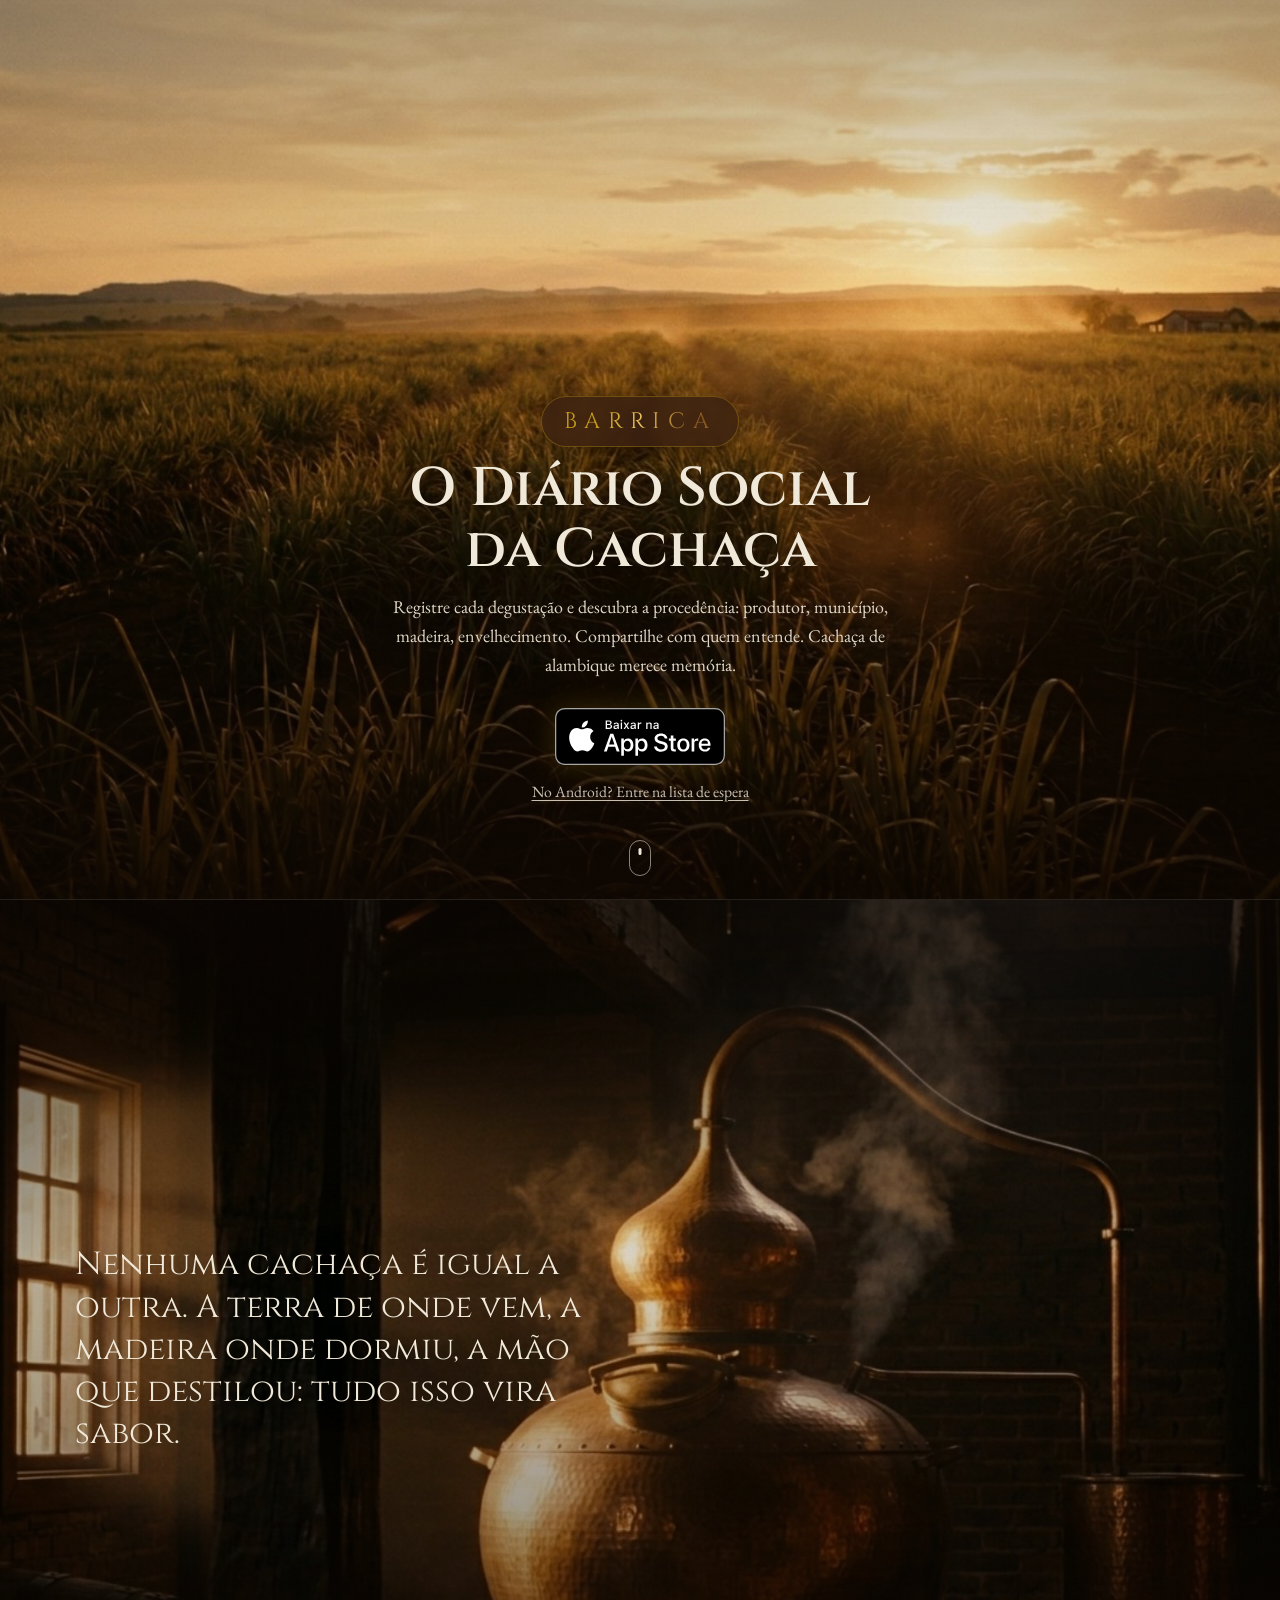
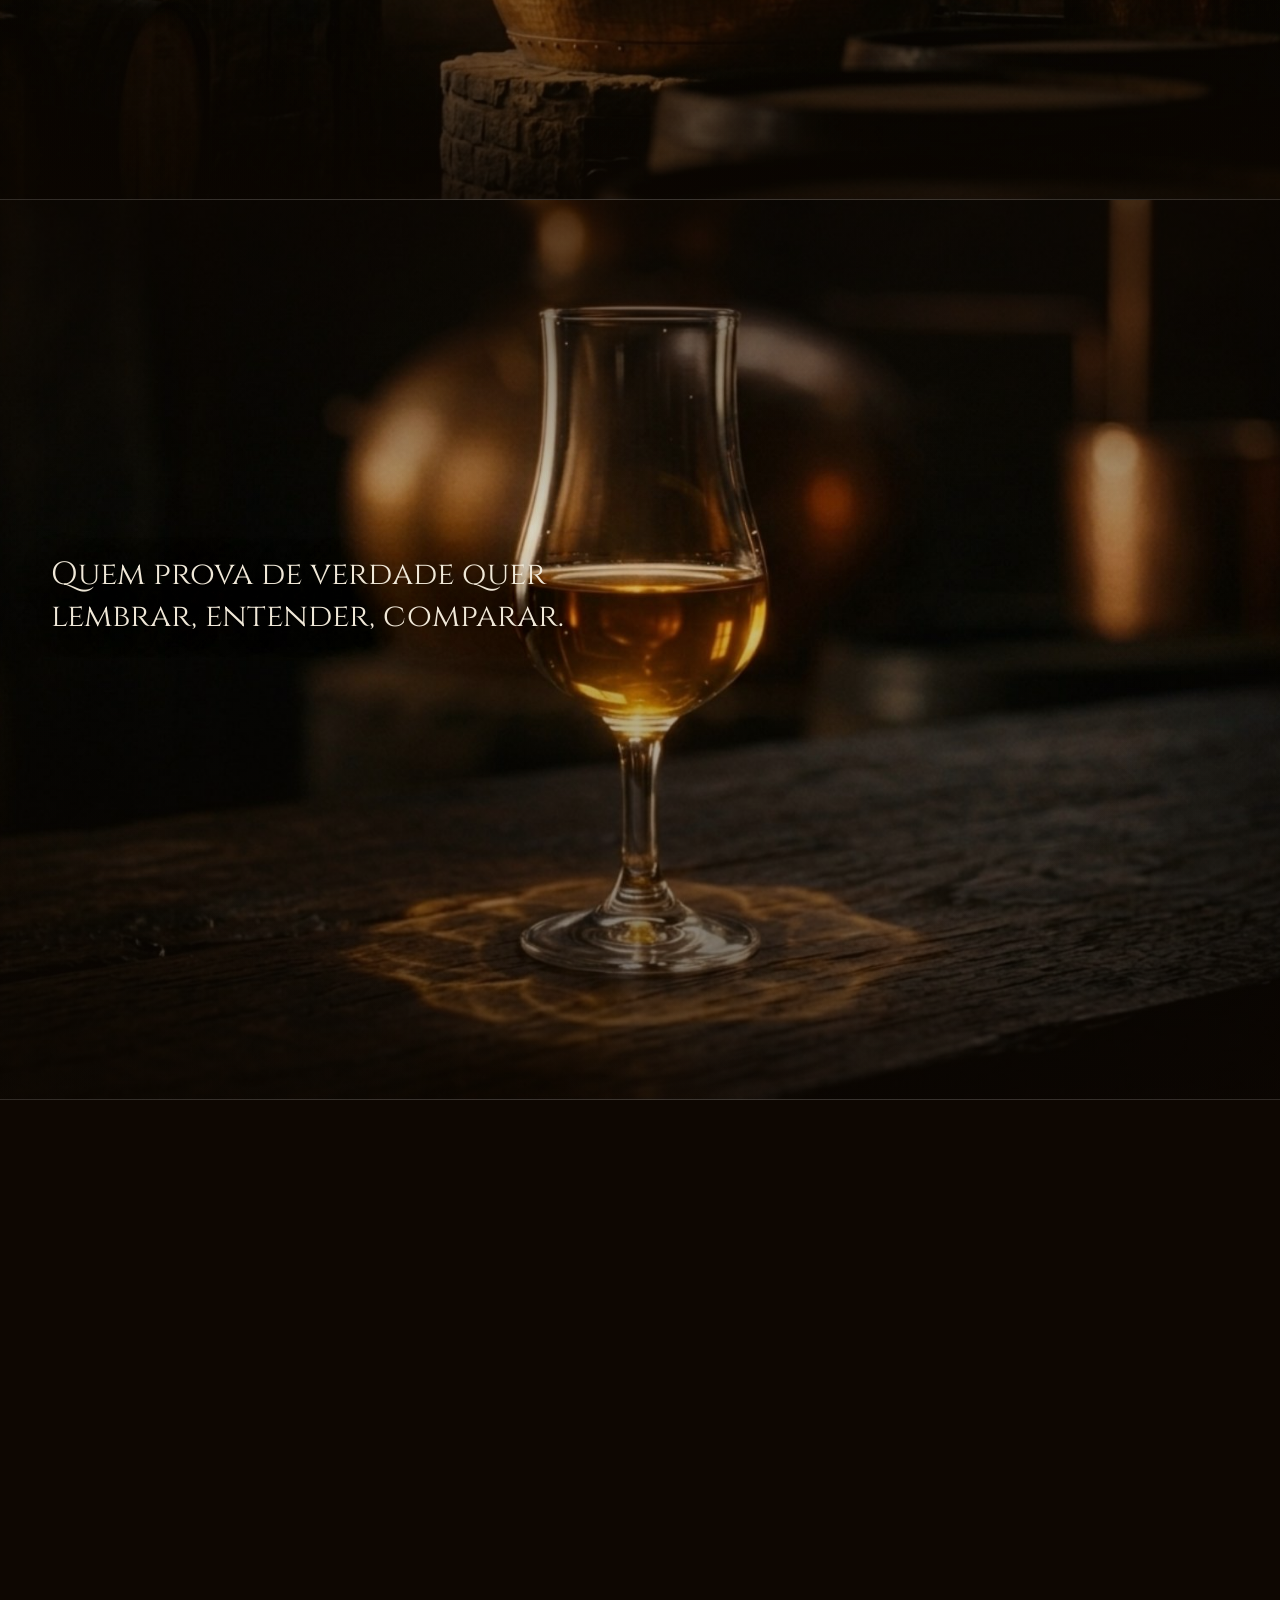
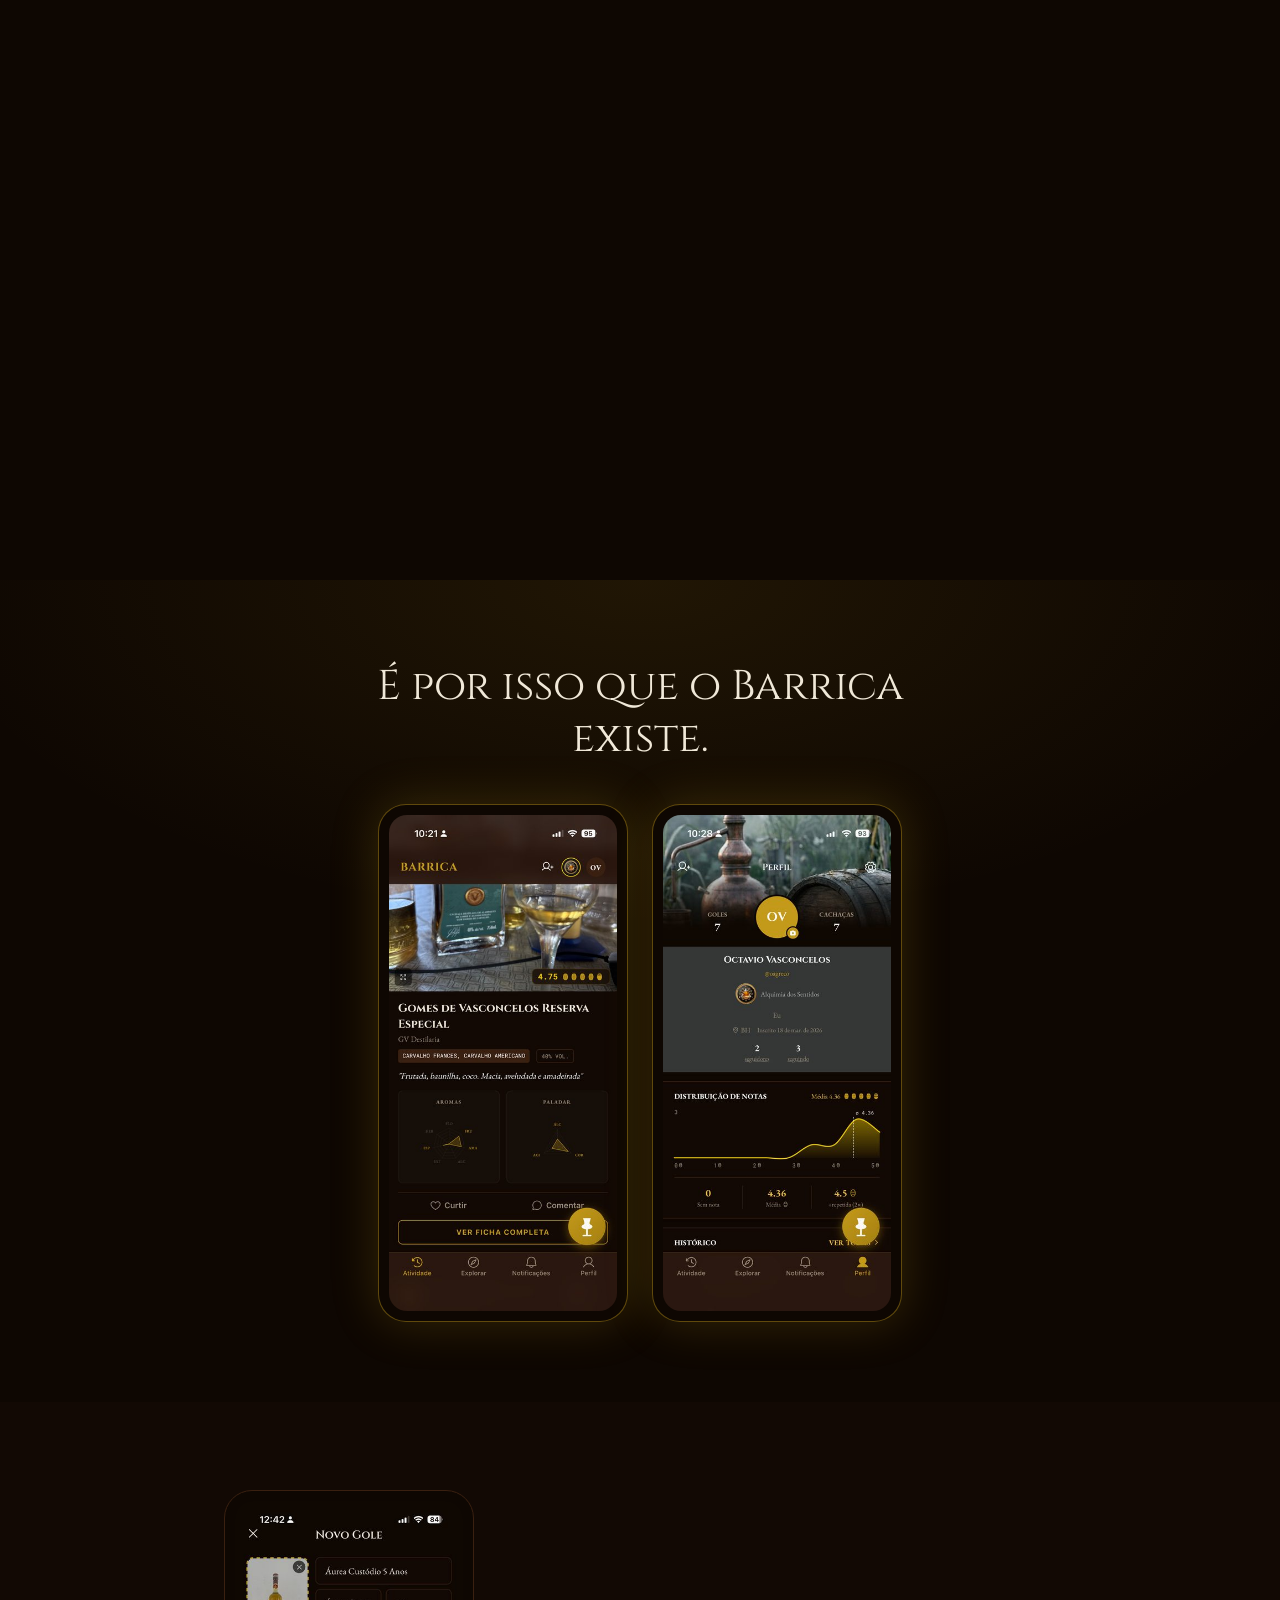
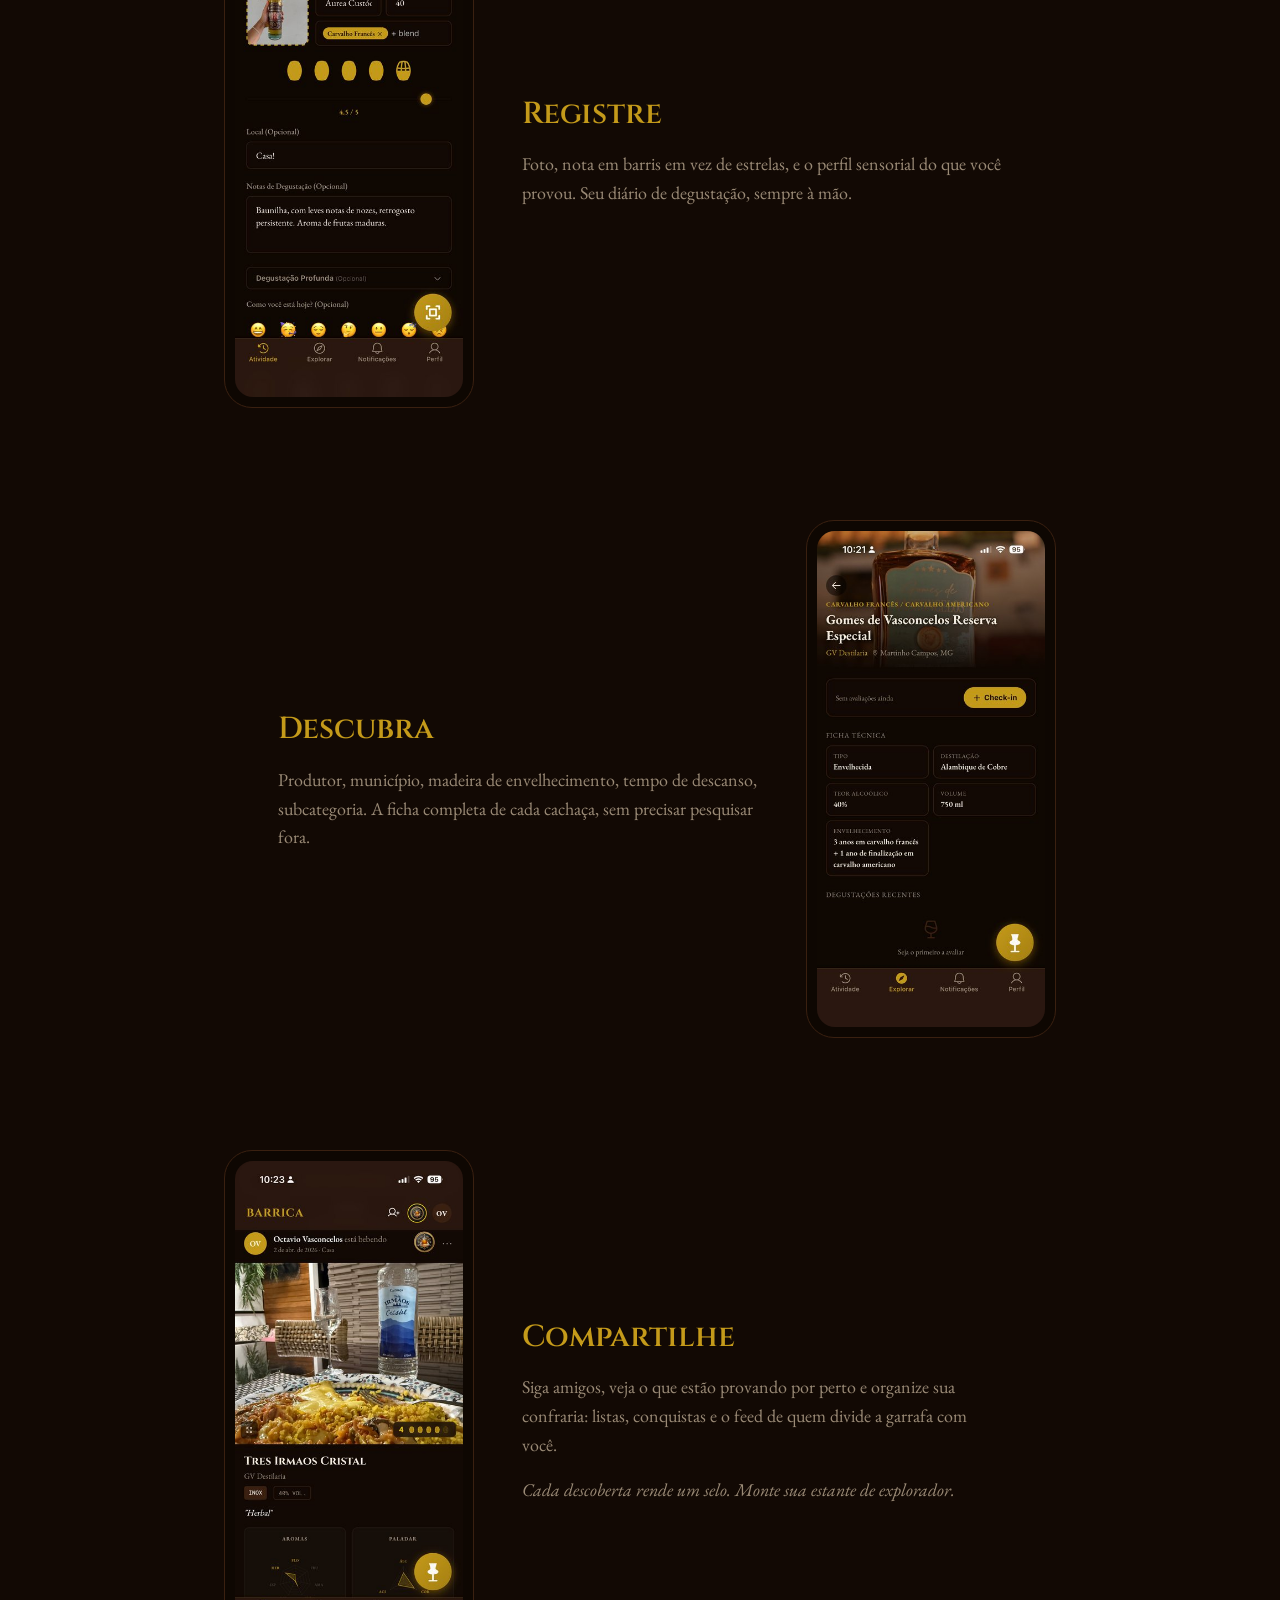
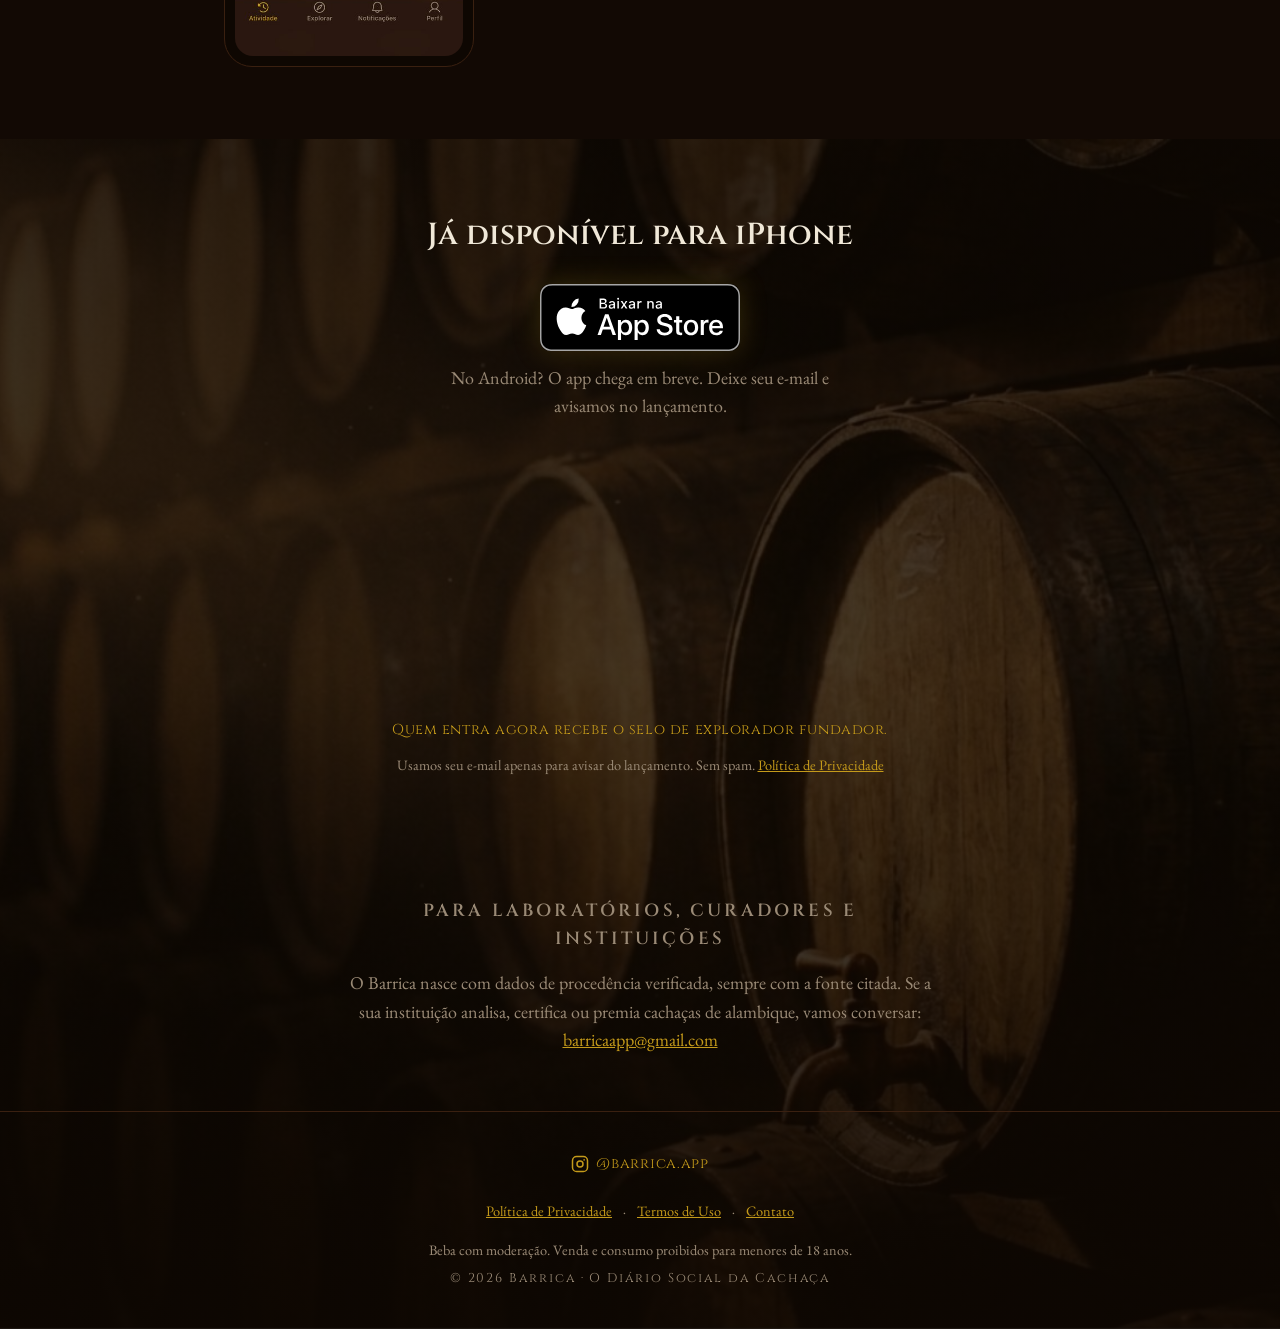
==== commit 821309f4: "feat: App Store badge live (hybrid launch — iOS download, Android waitlist)" ====
--- a/index.html
+++ b/index.html
@@ -4,9 +4,9 @@
   <meta charset="UTF-8">
   <meta name="viewport" content="width=device-width, initial-scale=1.0">
   <title>Barrica · O Diário Social da Cachaça</title>
-  <meta name="description" content="Registre degustações, descubra a procedência e compartilhe cachaças de alambique. Em breve no Google Play e na App Store.">
+  <meta name="description" content="Registre degustações, descubra a procedência e compartilhe cachaças de alambique. Já disponível na App Store. Google Play em breve.">
   <meta property="og:title" content="Barrica · O Diário Social da Cachaça">
-  <meta property="og:description" content="Registre degustações, descubra a procedência e compartilhe cachaças de alambique. Em breve no Google Play e na App Store.">
+  <meta property="og:description" content="Registre degustações, descubra a procedência e compartilhe cachaças de alambique. Já disponível na App Store. Google Play em breve.">
   <meta property="og:type" content="website">
   <meta property="og:url" content="https://barricaapp.github.io/">
   <meta property="og:image" content="https://barricaapp.github.io/assets/og-image.png">
@@ -37,12 +37,20 @@
       <h1>O Diário Social<br>da Cachaça</h1>
       <p class="lead">Registre cada degustação e descubra a procedência: produtor, município, madeira, envelhecimento. Compartilhe com quem entende. Cachaça de alambique merece memória.</p>
 
-      <!-- PHASE: waitlist (active) -->
-      <a class="cta" href="#lista">Entrar na lista de espera</a>
-      <!-- /PHASE: waitlist -->
-
-      <!-- PHASE: download (commented, enable at launch)
-      <a class="cta" href="URL_PLAY_STORE">Baixar no Google Play</a>
+      <!-- PHASE: launch — iOS ao vivo · Android em lista de espera -->
+      <div class="store-cta">
+        <a class="store-badge" href="https://apps.apple.com/app/id6781766987"
+           rel="noopener" target="_blank" aria-label="Baixar o Barrica na App Store">
+          <img src="assets/appstore-ptbr.svg" alt="Baixar na App Store" width="170" height="57">
+        </a>
+        <a class="store-alt" href="#lista">No Android? Entre na lista de espera</a>
+      </div>
+      <!-- /PHASE: launch -->
+
+      <!-- PHASE: download — Google Play (descomentar no lançamento Android, ~jul/2026; trocar URL_PLAY_STORE pelo link real)
+      <a class="store-badge" href="URL_PLAY_STORE" rel="noopener" target="_blank" aria-label="Baixar o Barrica no Google Play">
+        <img src="assets/googleplay-ptbr.png" alt="Disponível no Google Play" width="190" height="74">
+      </a>
       -->
     </div>
     <span class="scroll-cue" aria-hidden="true"></span>
@@ -145,20 +153,21 @@
 
   <!-- ATO IV — WAITLIST -->
   <section class="waitlist" id="lista">
-    <h2>Seja avisado no lançamento</h2>
-
-    <!-- PHASE: waitlist (active) -->
+    <h2>Já disponível para iPhone</h2>
+    <a class="store-badge store-badge-lg" href="https://apps.apple.com/app/id6781766987"
+       rel="noopener" target="_blank" aria-label="Baixar o Barrica na App Store">
+      <img src="assets/appstore-ptbr.svg" alt="Baixar na App Store" width="200" height="67">
+    </a>
+
+    <!-- PHASE: waitlist — Android (ativo até o lançamento na Play Store) -->
+    <p class="android-cue">No Android? O app chega em breve. Deixe seu e-mail e avisamos no lançamento.</p>
     <iframe src="https://tally.so/embed/EkaKOB?transparentBackground=1&hideTitle=1"
-            title="Formulário de lista de espera do Barrica"
+            title="Formulário de lista de espera do Barrica para Android"
             loading="lazy" width="100%" height="250" frameborder="0"></iframe>
     <p class="founder-note">Quem entra agora recebe o selo de explorador fundador.</p>
     <p class="privacy-note">Usamos seu e-mail apenas para avisar do lançamento. Sem spam.
       <a href="https://ciberagresco.github.io/barrica-legal/privacy.html">Política de Privacidade</a></p>
     <!-- /PHASE: waitlist -->
-
-    <!-- PHASE: download (commented, enable at launch)
-    <a class="cta" href="URL_PLAY_STORE">Baixar no Google Play</a>
-    -->
   </section>
 
   <!-- ========================================================= -->
--- a/style.css
+++ b/style.css
@@ -176,6 +176,24 @@
 }
 .cta:hover { background: linear-gradient(180deg, #e0b53a, var(--primary-dark)); }
 
+/* --- store badges (App Store ao vivo · Google Play em breve) --- */
+.store-cta { display: flex; flex-direction: column; align-items: center; gap: .9rem; }
+.store-badge {
+  display: inline-block; line-height: 0; border-radius: 9px;
+  box-shadow: 0 0 28px rgba(196, 154, 26, .22);
+  transition: transform .15s ease, box-shadow .15s ease;
+}
+.store-badge:hover { transform: translateY(-2px); box-shadow: 0 4px 34px rgba(196, 154, 26, .32); }
+.store-badge img { display: block; width: 170px; height: auto; }
+.store-badge-lg { margin: 0 auto; }
+.store-badge-lg img { width: 200px; }
+.store-alt {
+  font-family: var(--font-body); font-size: .98rem; color: var(--text);
+  opacity: .82; text-decoration: underline; text-underline-offset: 3px;
+}
+.store-alt:hover { opacity: 1; }
+.android-cue { color: var(--text-sub); margin: .25rem auto 1.4rem; max-width: 26rem; }
+
 /* ============================================================ */
 /* TRANSIÇÃO — a primeira tela do app surge                     */
 /* ============================================================ */
@@ -294,11 +312,11 @@
   .cinema-media { background-image: var(--poster-p, var(--poster-l, none)); }
   .glass-layer { background-image: var(--img-p, var(--img-l)); }
 
-  /* retrato: o texto do alambique vai ao rodapé, centralizado (igual aos copos) */
-  .cinema.aside-left { justify-content: center; align-items: flex-end; }
+  /* retrato: o texto do alambique vai pro topo (sobre a parede/vapor), sem tampar o cobre */
+  .cinema.aside-left { justify-content: center; align-items: flex-start; }
   .cinema.aside-left .cinema-content {
     max-width: 100%; text-align: center;
-    margin-left: 0; margin-bottom: 8vh;
+    margin-left: 0; margin-top: 7vh;
   }
 
   /* retrato não tem "lado" livre: o copo ocupa o centro, ambos vão ao rodapé */
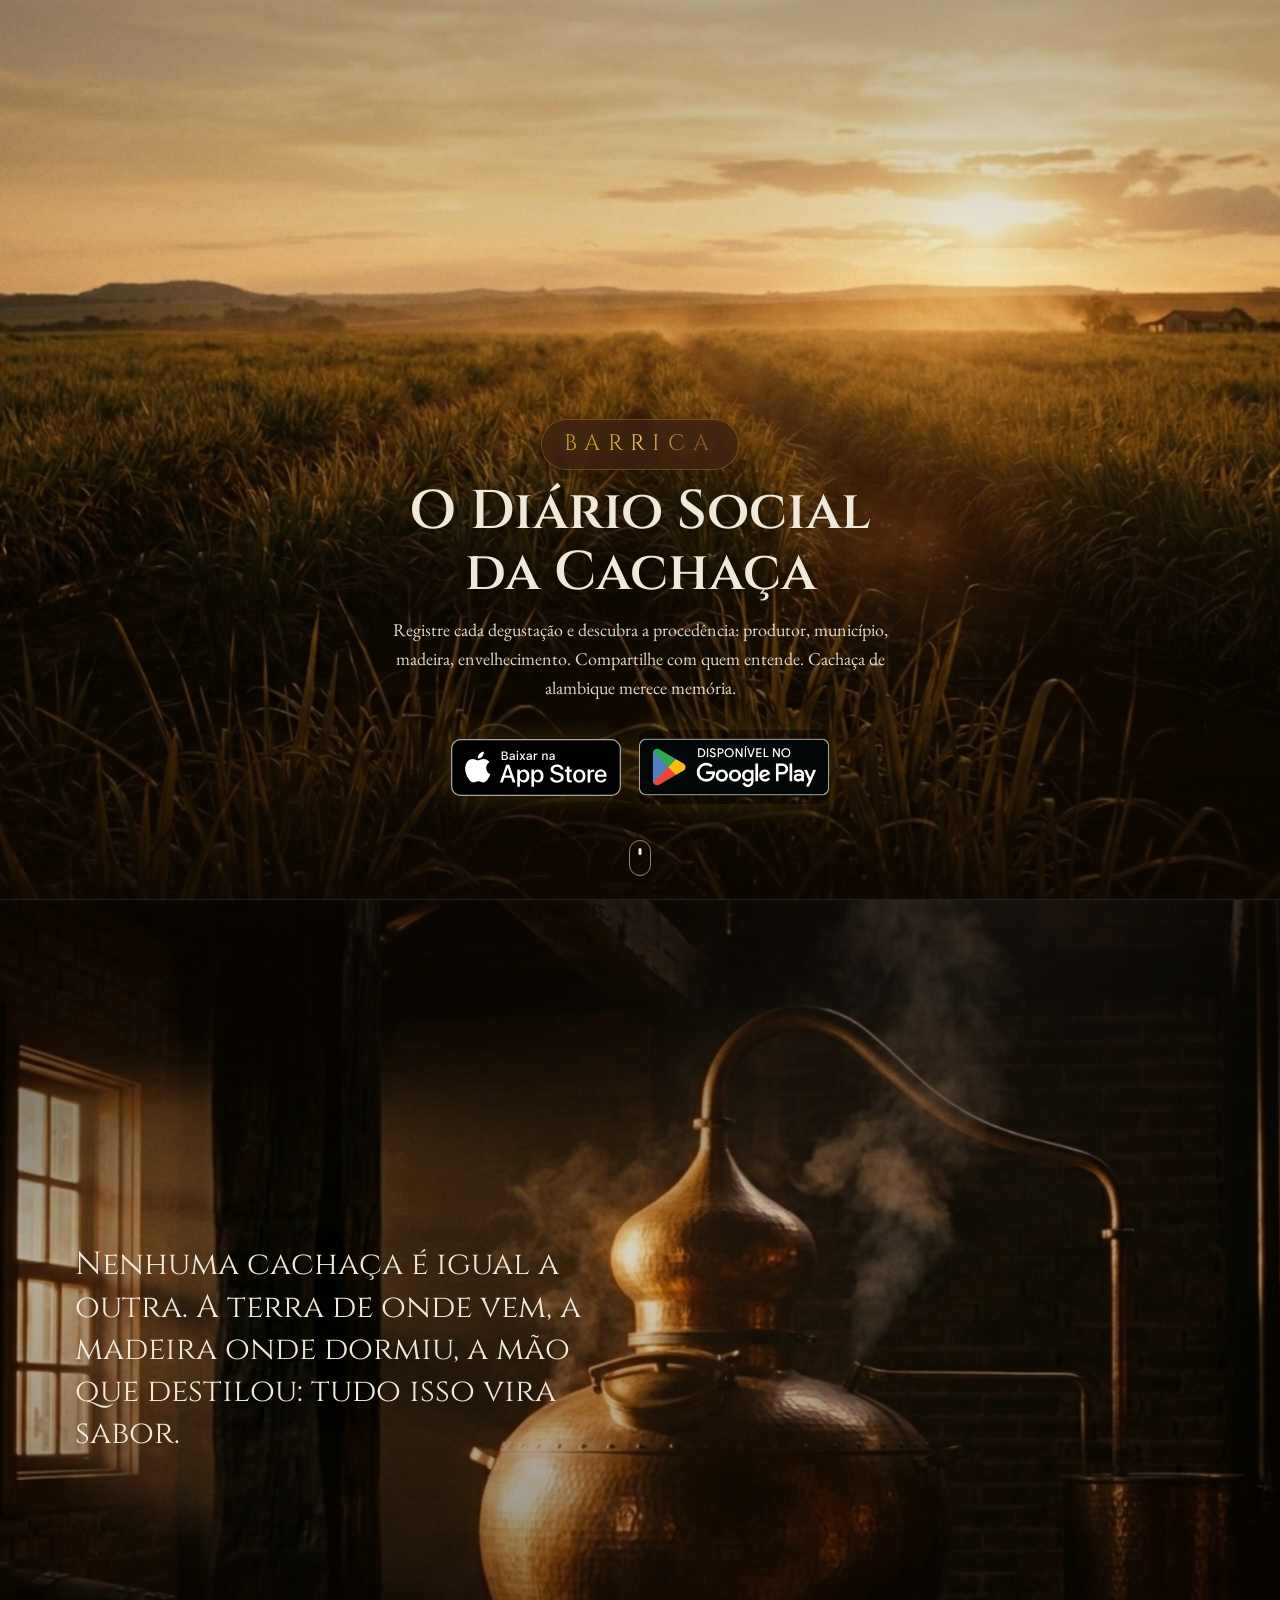
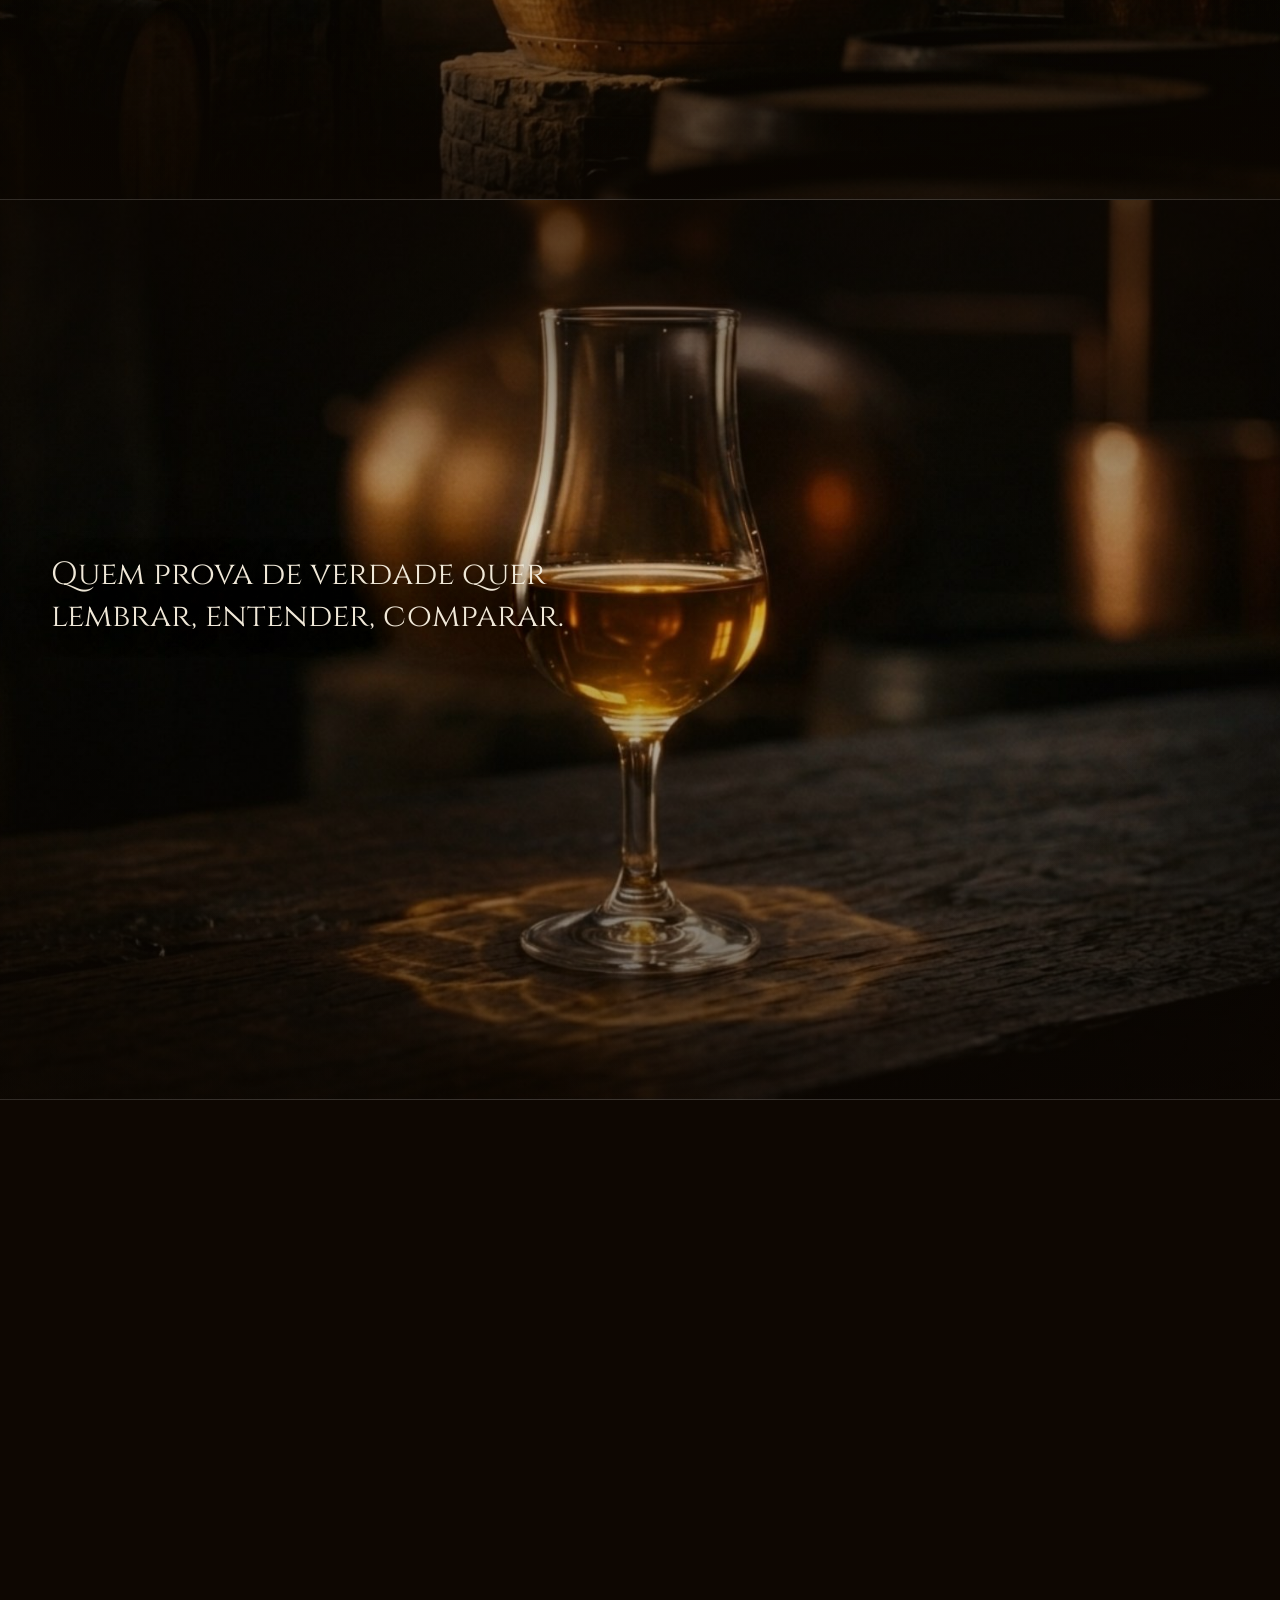
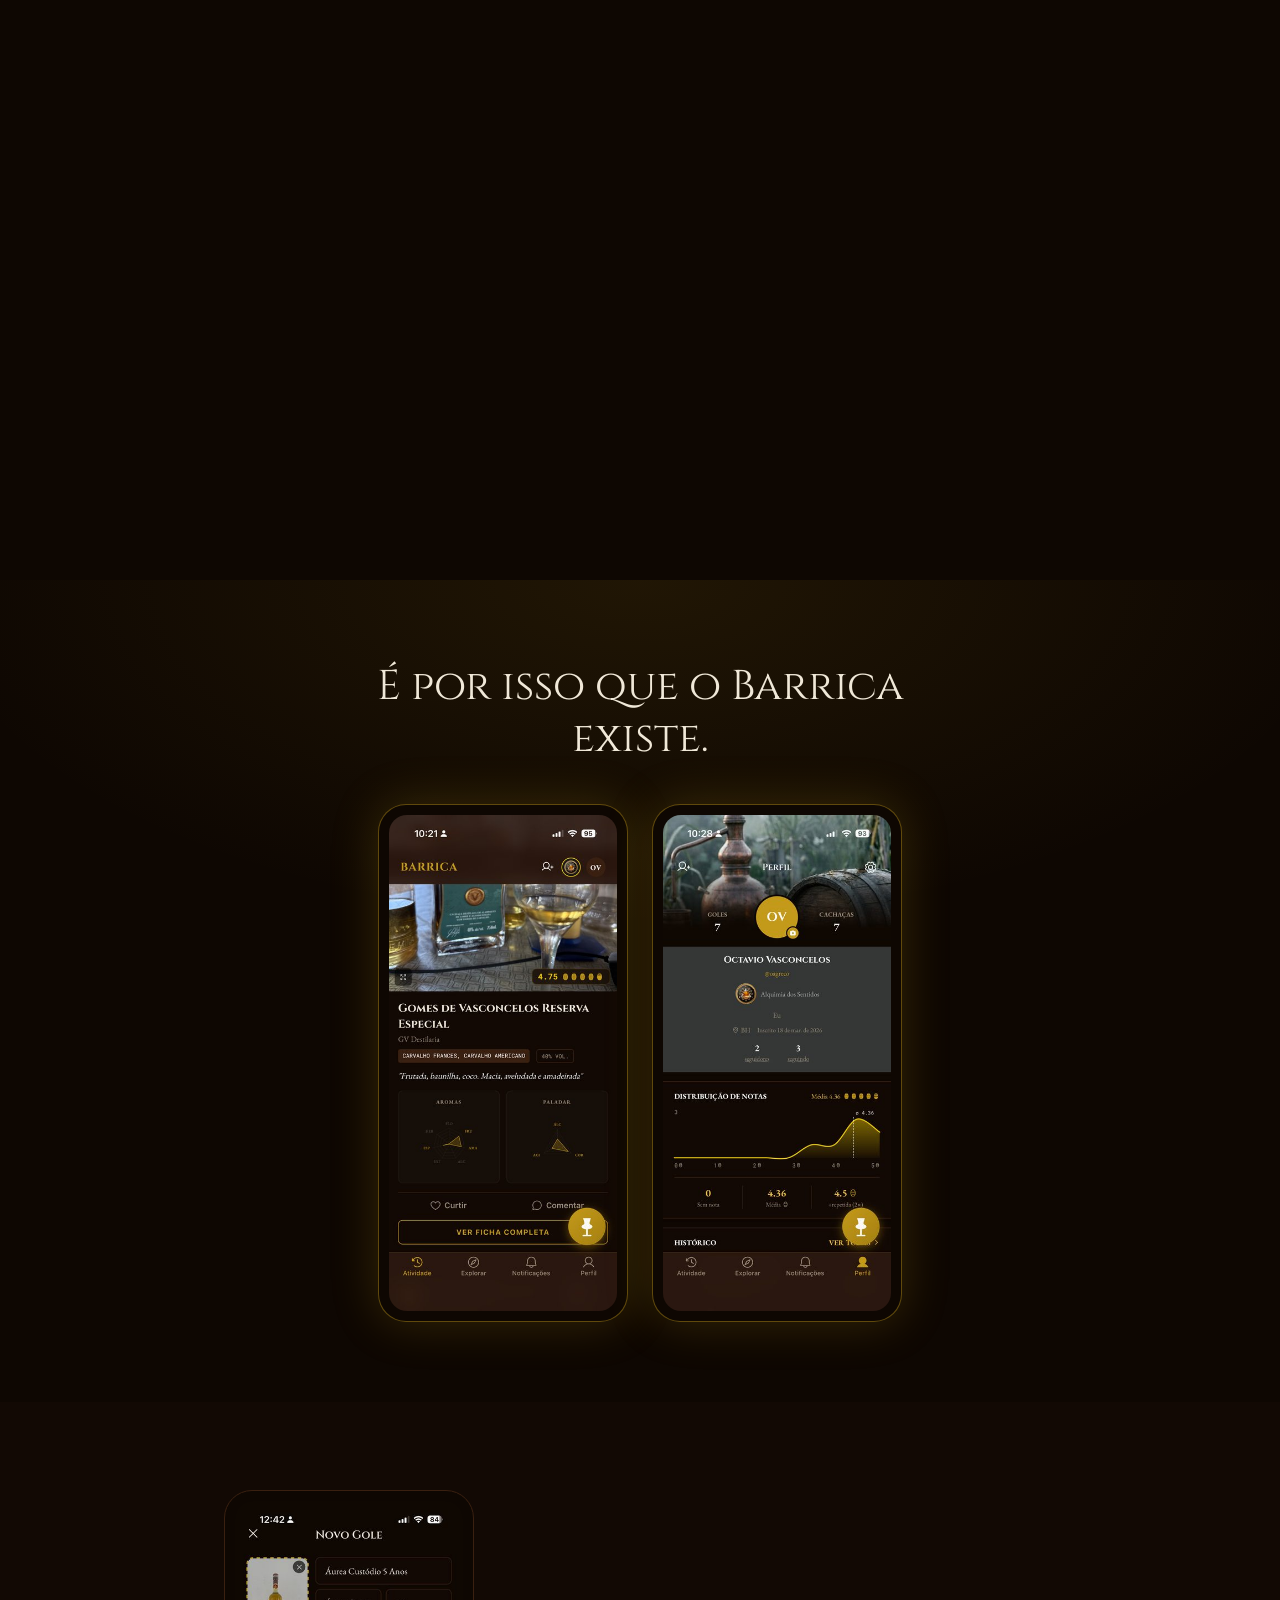
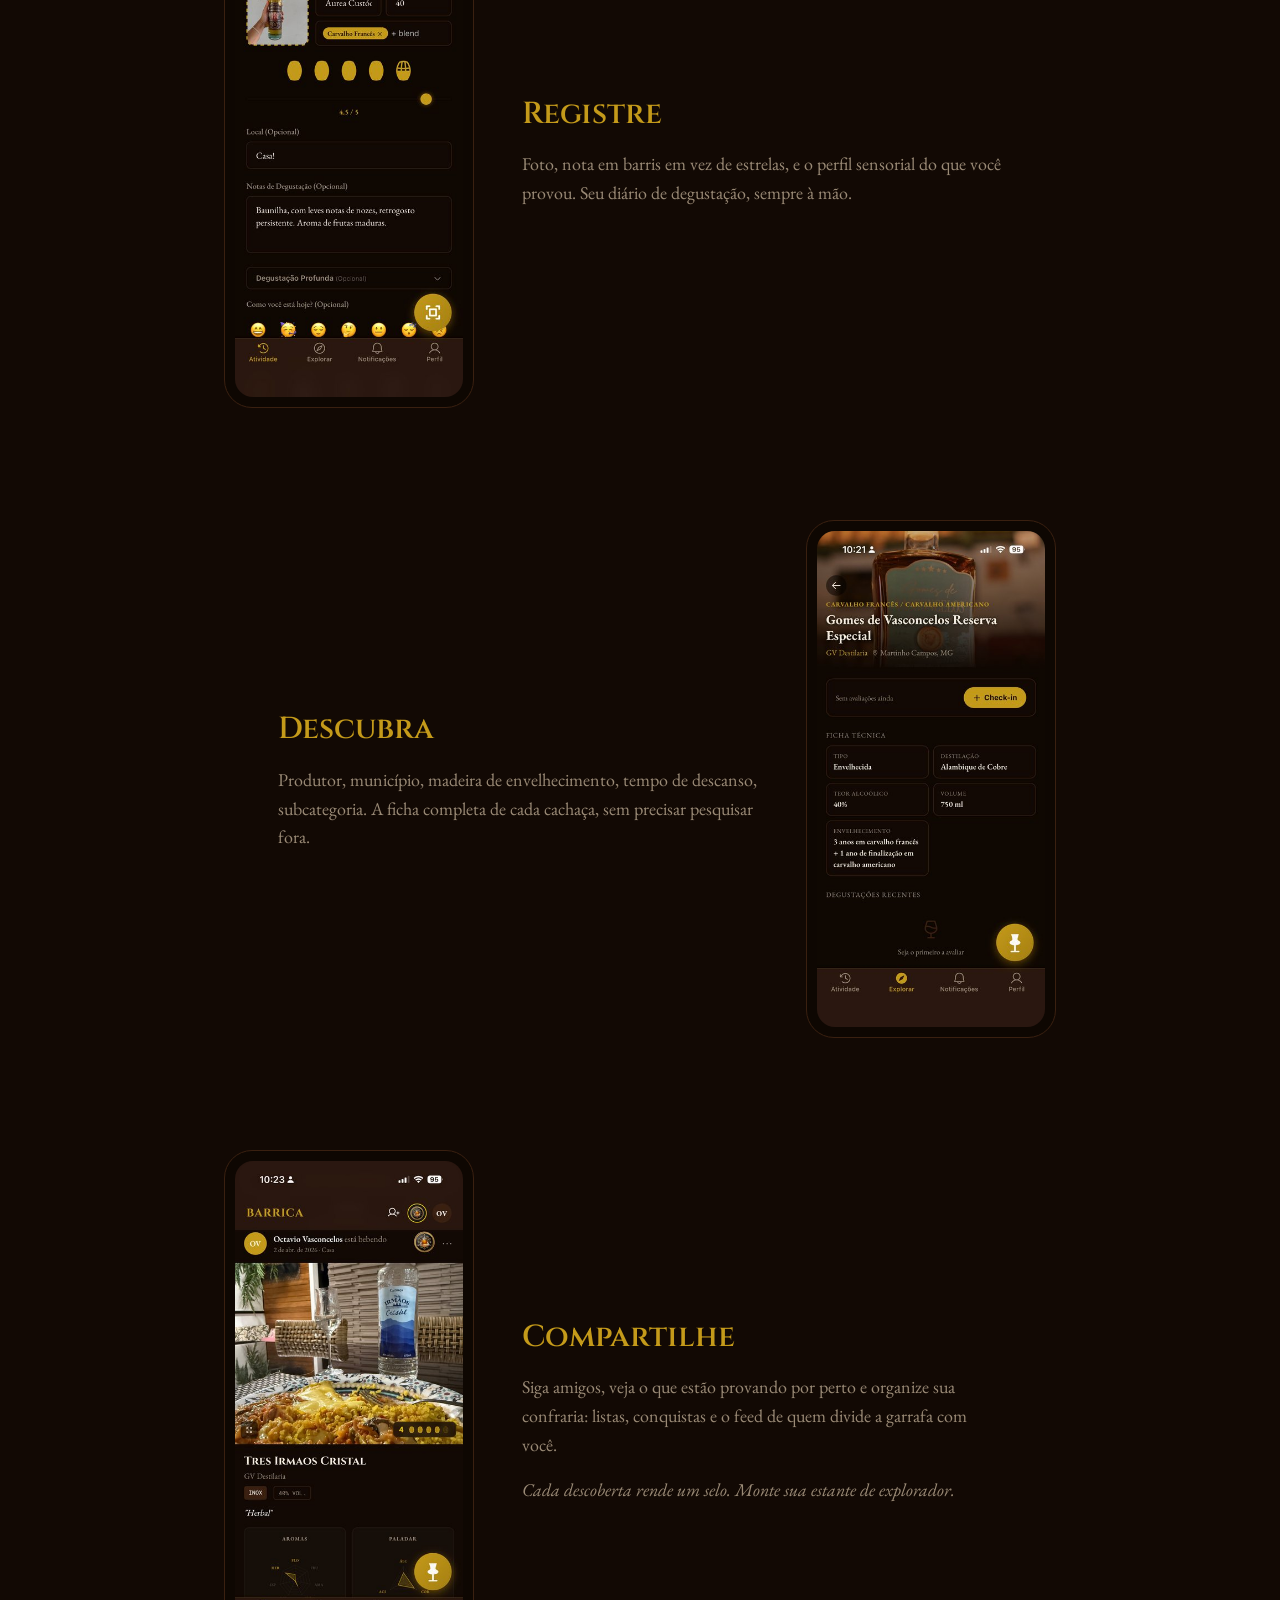
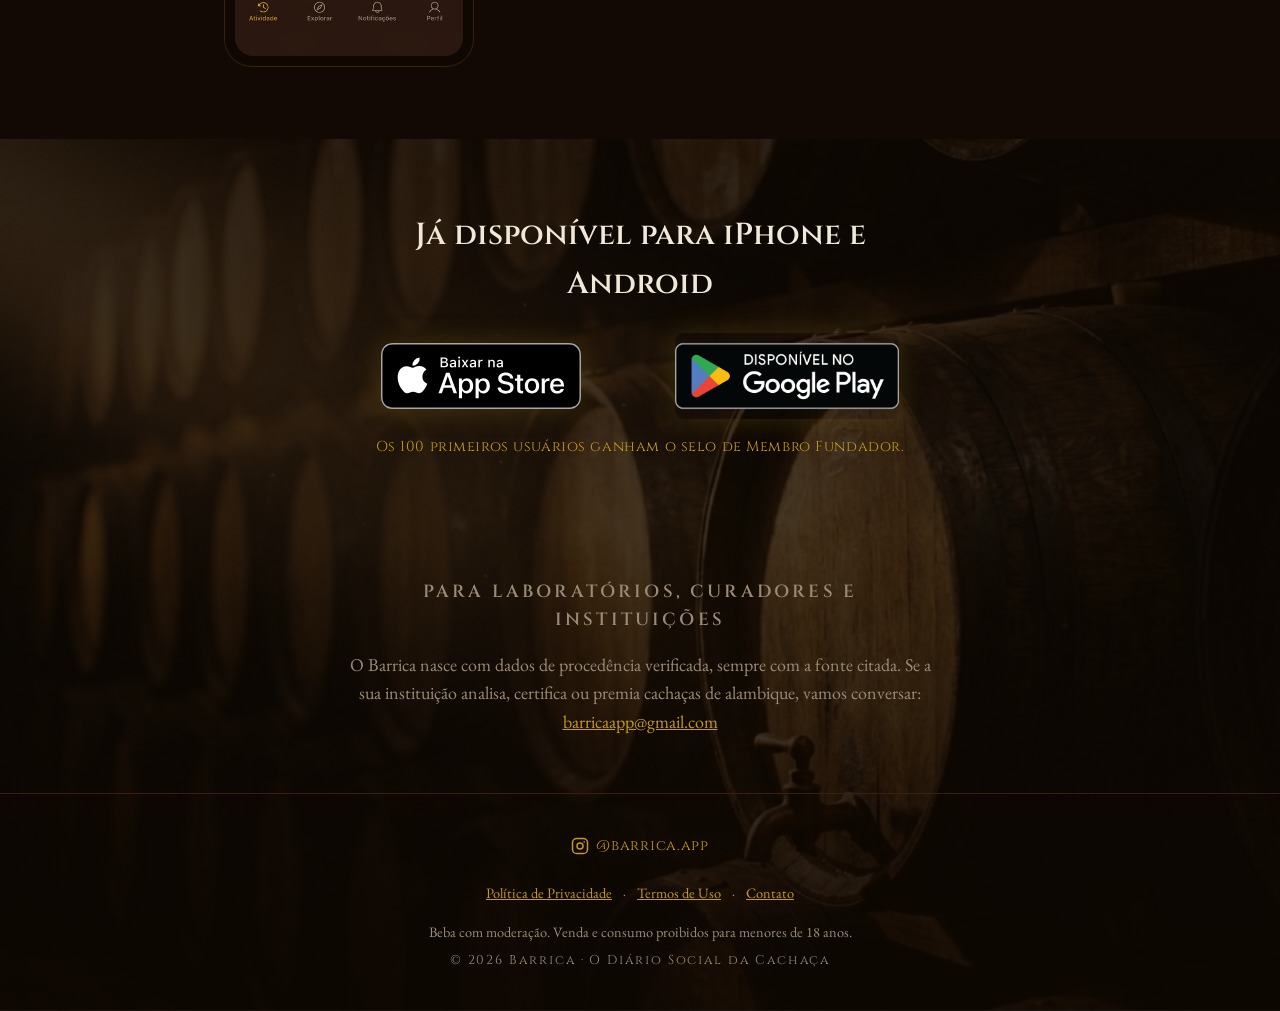
==== commit 4264011b: "feat: as duas lojas ao vivo, e a lista de espera Android sai da pagina O app foi publicado na Google" ====
--- a/index.html
+++ b/index.html
@@ -4,9 +4,9 @@
   <meta charset="UTF-8">
   <meta name="viewport" content="width=device-width, initial-scale=1.0">
   <title>Barrica · O Diário Social da Cachaça</title>
-  <meta name="description" content="Registre degustações, descubra a procedência e compartilhe cachaças de alambique. Já disponível na App Store. Google Play em breve.">
+  <meta name="description" content="Registre degustações, descubra a procedência e compartilhe cachaças de alambique. Disponível na App Store e no Google Play.">
   <meta property="og:title" content="Barrica · O Diário Social da Cachaça">
-  <meta property="og:description" content="Registre degustações, descubra a procedência e compartilhe cachaças de alambique. Já disponível na App Store. Google Play em breve.">
+  <meta property="og:description" content="Registre degustações, descubra a procedência e compartilhe cachaças de alambique. Disponível na App Store e no Google Play.">
   <meta property="og:type" content="website">
   <meta property="og:url" content="https://barricaapp.github.io/">
   <meta property="og:image" content="https://barricaapp.github.io/assets/og-image.png">
@@ -19,6 +19,20 @@
   <link href="https://fonts.googleapis.com/css2?family=Cinzel:wght@400;600;700&family=EB+Garamond:ital,wght@0,400;0,500;1,400;1,500&display=swap" rel="stylesheet">
   <link rel="stylesheet" href="style.css">
   <script src="script.js" defer></script>
+
+  <!-- Analytics anônimo (cookieless, sem banner): mede origem de tráfego (UTM) e
+       conversão da landing. Mesma chave pública de ingestão do app. -->
+  <script>
+    !function(t,e){var o,n,p,r;e.__SV||(window.posthog=e,e._i=[],e.init=function(i,s,a){function g(t,e){var o=e.split(".");2==o.length&&(t=t[o[0]],e=o[1]),t[e]=function(){t.push([e].concat(Array.prototype.slice.call(arguments,0)))}}(p=t.createElement("script")).type="text/javascript",p.crossOrigin="anonymous",p.async=!0,p.src=s.api_host.replace(".i.posthog.com","-assets.i.posthog.com")+"/static/array.js",(r=t.getElementsByTagName("script")[0]).parentNode.insertBefore(p,r);var u=e;for(void 0!==a?u=e[a]=[]:a="posthog",u.people=u.people||[],u.toString=function(t){var e="posthog";return"posthog"!==a&&(e+="."+a),t||(e+=" (stub)"),e},u.people.toString=function(){return u.toString(1)+".people (stub)"},o="init capture register register_once register_for_session unregister unregister_for_session getFeatureFlag getFeatureFlagResult isFeatureEnabled reloadFeatureFlags updateEarlyAccessFeatureEnrollment getEarlyAccessFeatures on onFeatureFlags onSessionId getSurveys getActiveMatchingSurveys renderSurvey canRenderSurvey getNextSurveyStep identify setPersonProperties group resetGroups setPersonPropertiesForFlags resetPersonPropertiesForFlags setGroupPropertiesForFlags resetGroupPropertiesForFlags reset get_distinct_id getGroups get_session_id get_session_replay_url alias set_config startSessionRecording stopSessionRecording sessionRecordingStarted captureException loadToolbar get_property getSessionProperty createPersonProfile opt_in_capturing opt_out_capturing has_opted_in_capturing has_opted_out_capturing clear_opt_in_out_capturing debug".split(" "),n=0;n<o.length;n++)g(u,o[n]);e._i.push([i,s,a])},e.__SV=1)}(document,window.posthog||[]);
+    posthog.init('phc_AyJafs8KB6tM9mC3hywHnNvMBWdZfFdbKer9zGgdpNvg', {
+      api_host: 'https://us.i.posthog.com',
+      persistence: 'memory',             // sem cookie/localStorage -> dispensa banner (LGPD)
+      person_profiles: 'identified_only',
+      autocapture: false,
+      disable_session_recording: true,
+      capture_pageview: true             // o pageview já grava utm_source/medium/campaign da URL
+    });
+  </script>
 </head>
 <body>
 
@@ -37,21 +51,19 @@
       <h1>O Diário Social<br>da Cachaça</h1>
       <p class="lead">Registre cada degustação e descubra a procedência: produtor, município, madeira, envelhecimento. Compartilhe com quem entende. Cachaça de alambique merece memória.</p>
 
-      <!-- PHASE: launch — iOS ao vivo · Android em lista de espera -->
+      <!-- PHASE: download — as duas lojas ao vivo (swap feito em 2026-09-09) -->
       <div class="store-cta">
         <a class="store-badge" href="https://apps.apple.com/app/id6781766987"
            rel="noopener" target="_blank" aria-label="Baixar o Barrica na App Store">
           <img src="assets/appstore-ptbr.svg" alt="Baixar na App Store" width="170" height="57">
         </a>
-        <a class="store-alt" href="#lista">No Android? Entre na lista de espera</a>
-      </div>
-      <!-- /PHASE: launch -->
-
-      <!-- PHASE: download — Google Play (descomentar no lançamento Android, ~jul/2026; trocar URL_PLAY_STORE pelo link real)
-      <a class="store-badge" href="URL_PLAY_STORE" rel="noopener" target="_blank" aria-label="Baixar o Barrica no Google Play">
-        <img src="assets/googleplay-ptbr.png" alt="Disponível no Google Play" width="190" height="74">
-      </a>
-      -->
+        <a class="store-badge store-badge-play" data-play
+           href="https://play.google.com/store/apps/details?id=com.barrica.app"
+           rel="noopener" target="_blank" aria-label="Baixar o Barrica no Google Play">
+          <img src="assets/googleplay-ptbr.png" alt="Disponível no Google Play" width="190" height="74">
+        </a>
+      </div>
+      <!-- /PHASE: download -->
     </div>
     <span class="scroll-cue" aria-hidden="true"></span>
   </header>
@@ -151,23 +163,23 @@
   <div class="finale-media"></div>
   <div class="finale-scrim"></div>
 
-  <!-- ATO IV — WAITLIST -->
-  <section class="waitlist" id="lista">
-    <h2>Já disponível para iPhone</h2>
-    <a class="store-badge store-badge-lg" href="https://apps.apple.com/app/id6781766987"
-       rel="noopener" target="_blank" aria-label="Baixar o Barrica na App Store">
-      <img src="assets/appstore-ptbr.svg" alt="Baixar na App Store" width="200" height="67">
-    </a>
-
-    <!-- PHASE: waitlist — Android (ativo até o lançamento na Play Store) -->
-    <p class="android-cue">No Android? O app chega em breve. Deixe seu e-mail e avisamos no lançamento.</p>
-    <iframe src="https://tally.so/embed/EkaKOB?transparentBackground=1&hideTitle=1"
-            title="Formulário de lista de espera do Barrica para Android"
-            loading="lazy" width="100%" height="250" frameborder="0"></iframe>
-    <p class="founder-note">Quem entra agora recebe o selo de explorador fundador.</p>
-    <p class="privacy-note">Usamos seu e-mail apenas para avisar do lançamento. Sem spam.
-      <a href="https://ciberagresco.github.io/barrica-legal/privacy.html">Política de Privacidade</a></p>
-    <!-- /PHASE: waitlist -->
+  <!-- ATO IV — DOWNLOAD -->
+  <!-- id="lista" preservado de propósito: links já publicados (bio do Instagram,
+       WhatsApp, peças antigas) apontam para #lista e continuam caindo aqui. -->
+  <section class="download" id="lista">
+    <h2>Já disponível para iPhone e Android</h2>
+    <div class="store-badges">
+      <a class="store-badge store-badge-lg" href="https://apps.apple.com/app/id6781766987"
+         rel="noopener" target="_blank" aria-label="Baixar o Barrica na App Store">
+        <img src="assets/appstore-ptbr.svg" alt="Baixar na App Store" width="200" height="67">
+      </a>
+      <a class="store-badge store-badge-lg store-badge-play" data-play
+         href="https://play.google.com/store/apps/details?id=com.barrica.app"
+         rel="noopener" target="_blank" aria-label="Baixar o Barrica no Google Play">
+        <img src="assets/googleplay-ptbr.png" alt="Disponível no Google Play" width="224" height="87">
+      </a>
+    </div>
+    <p class="founder-note">Os 100 primeiros usuários ganham o selo de Membro Fundador.</p>
   </section>
 
   <!-- ========================================================= -->
@@ -202,5 +214,34 @@
 
   </div><!-- /.finale -->
 
+  <!-- Propaga o UTM da URL para os links de store marcados.
+       O PostHog já captura o UTM no pageview; isto faz a origem VIAJAR pela jornada. -->
+  <script>
+    (function () {
+      var p = new URLSearchParams(location.search);
+      var keys = ['utm_source', 'utm_medium', 'utm_campaign'].filter(function (k) { return p.get(k); });
+      if (!keys.length) return;
+      var utm = keys.map(function (k) { return k + '=' + encodeURIComponent(p.get(k)); }).join('&');
+      // Links marcados (CTAs futuras que aceitem UTM na querystring).
+      document.querySelectorAll('a[data-utm]').forEach(function (a) {
+        a.href += (a.href.indexOf('?') === -1 ? '?' : '&') + utm;
+      });
+      // Google Play: UTM vai DENTRO do param referrer (Install Referrer).
+      document.querySelectorAll('a[data-play]').forEach(function (a) {
+        a.href += (a.href.indexOf('?') === -1 ? '?' : '&') + 'referrer=' + encodeURIComponent(utm);
+      });
+    })();
+
+    // Clique num badge de store = intenção de download (autocapture está off, então
+    // é capturado explicitamente). Mede o funil landing -> store, por canal (UTM).
+    document.querySelectorAll('.store-badge').forEach(function (a) {
+      a.addEventListener('click', function () {
+        if (window.posthog) posthog.capture('store_badge_clicked', {
+          store: /play\.google/.test(a.href) ? 'google_play' : 'app_store'
+        });
+      });
+    });
+  </script>
+
 </body>
 </html>
--- a/style.css
+++ b/style.css
@@ -176,8 +176,15 @@
 }
 .cta:hover { background: linear-gradient(180deg, #e0b53a, var(--primary-dark)); }
 
-/* --- store badges (App Store ao vivo · Google Play em breve) --- */
-.store-cta { display: flex; flex-direction: column; align-items: center; gap: .9rem; }
+/* --- store badges (App Store e Google Play, as duas ao vivo) --- */
+.store-cta {
+  display: flex; flex-wrap: wrap; justify-content: center; align-items: center;
+  gap: .9rem 1.1rem;
+}
+.store-badges {
+  display: flex; flex-wrap: wrap; justify-content: center; align-items: center;
+  gap: 1rem 1.2rem; margin-bottom: .5rem;
+}
 .store-badge {
   display: inline-block; line-height: 0; border-radius: 9px;
   box-shadow: 0 0 28px rgba(196, 154, 26, .22);
@@ -187,12 +194,10 @@
 .store-badge img { display: block; width: 170px; height: auto; }
 .store-badge-lg { margin: 0 auto; }
 .store-badge-lg img { width: 200px; }
-.store-alt {
-  font-family: var(--font-body); font-size: .98rem; color: var(--text);
-  opacity: .82; text-decoration: underline; text-underline-offset: 3px;
-}
-.store-alt:hover { opacity: 1; }
-.android-cue { color: var(--text-sub); margin: .25rem auto 1.4rem; max-width: 26rem; }
+/* O SVG da Apple e o PNG do Google tem margens internas diferentes: largura igual
+   deixa o badge do Play parecer menor. Estes valores igualam o peso visual. */
+.store-badge-play img { width: 190px; }
+.store-badge-lg.store-badge-play img { width: 224px; }
 
 /* ============================================================ */
 /* TRANSIÇÃO — a primeira tela do app surge                     */
@@ -245,18 +250,16 @@
 .phone-pair { display: flex; gap: 1.5rem; justify-content: center; align-items: flex-start; }
 
 /* ============================================================ */
-/* ATO IV — WAITLIST                                            */
-/* ============================================================ */
-.waitlist {
+/* ATO IV — DOWNLOAD                                            */
+/* ============================================================ */
+.download {
   max-width: 640px; margin: 0 auto; padding: 4.5rem 1.5rem 4rem; text-align: center;
 }
-.waitlist h2 { font-size: 1.9rem; margin-bottom: 1.5rem; }
-.waitlist iframe { border: 0; }
+.download h2 { font-size: 1.9rem; margin-bottom: 1.5rem; }
 .founder-note {
   font-family: var(--font-title); font-size: .9rem; letter-spacing: .04em;
   color: var(--primary); margin-top: 1rem;
 }
-.privacy-note { font-size: .9rem; color: var(--text-sub); margin-top: .75rem; }
 
 /* ============================================================ */
 /* ATO V — INSTITUCIONAL + RODAPÉ                               */
@@ -288,7 +291,7 @@
 .legal-notice { margin-bottom: .5rem; }
 .copyright { font-family: var(--font-title); font-size: .8rem; letter-spacing: .15em; }
 
-/* fundo de barril sob todo o bloco final (waitlist + institucional + rodapé):
+/* fundo de barril sob todo o bloco final (download + institucional + rodapé):
    fecha o arco visual campo -> barril. Still (leve), com scrim forte pra legibilidade. */
 .finale { position: relative; }
 .finale-media {
@@ -300,7 +303,7 @@
   background: linear-gradient(180deg,
     rgba(14, 7, 2, .84) 0%, rgba(14, 7, 2, .74) 45%, rgba(14, 7, 2, .92) 100%);
 }
-.finale > .waitlist,
+.finale > .download,
 .finale > .institutional,
 .finale > footer { position: relative; z-index: 2; }
 .finale > footer { background: transparent; }
